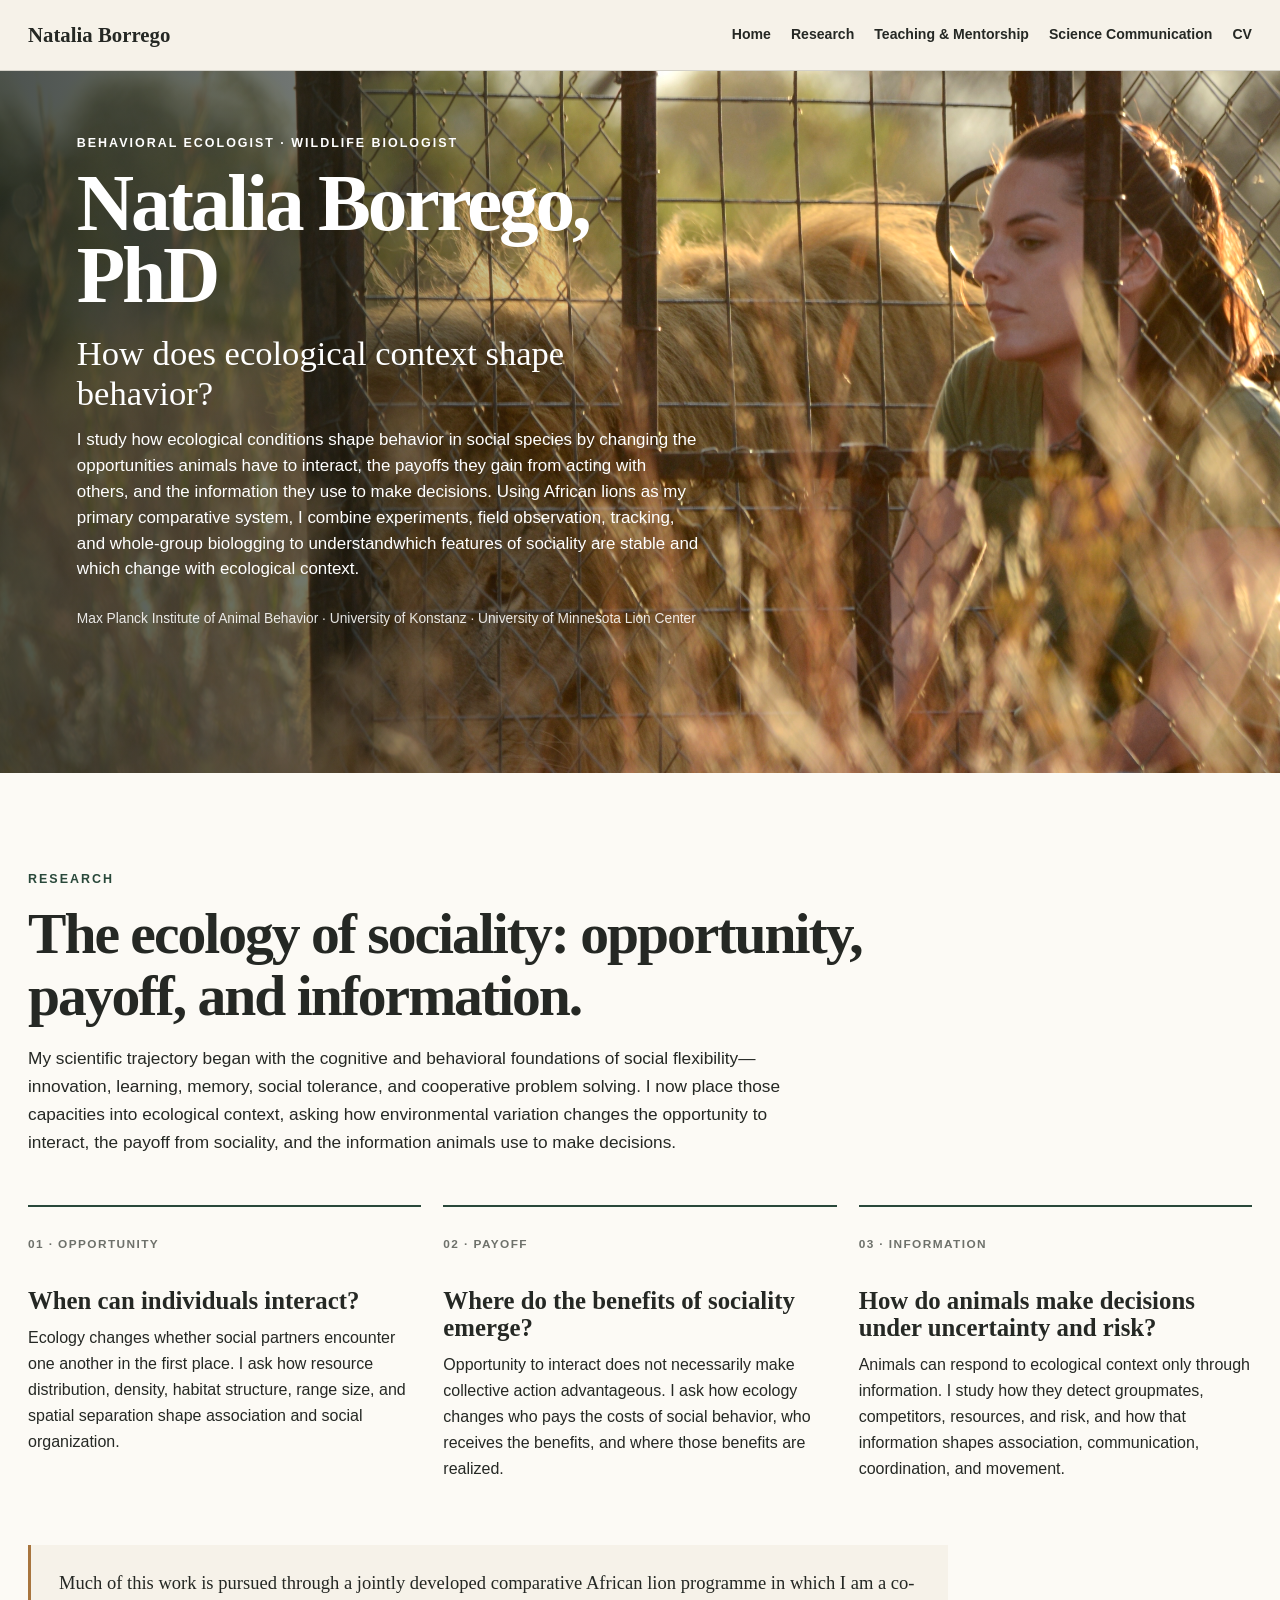
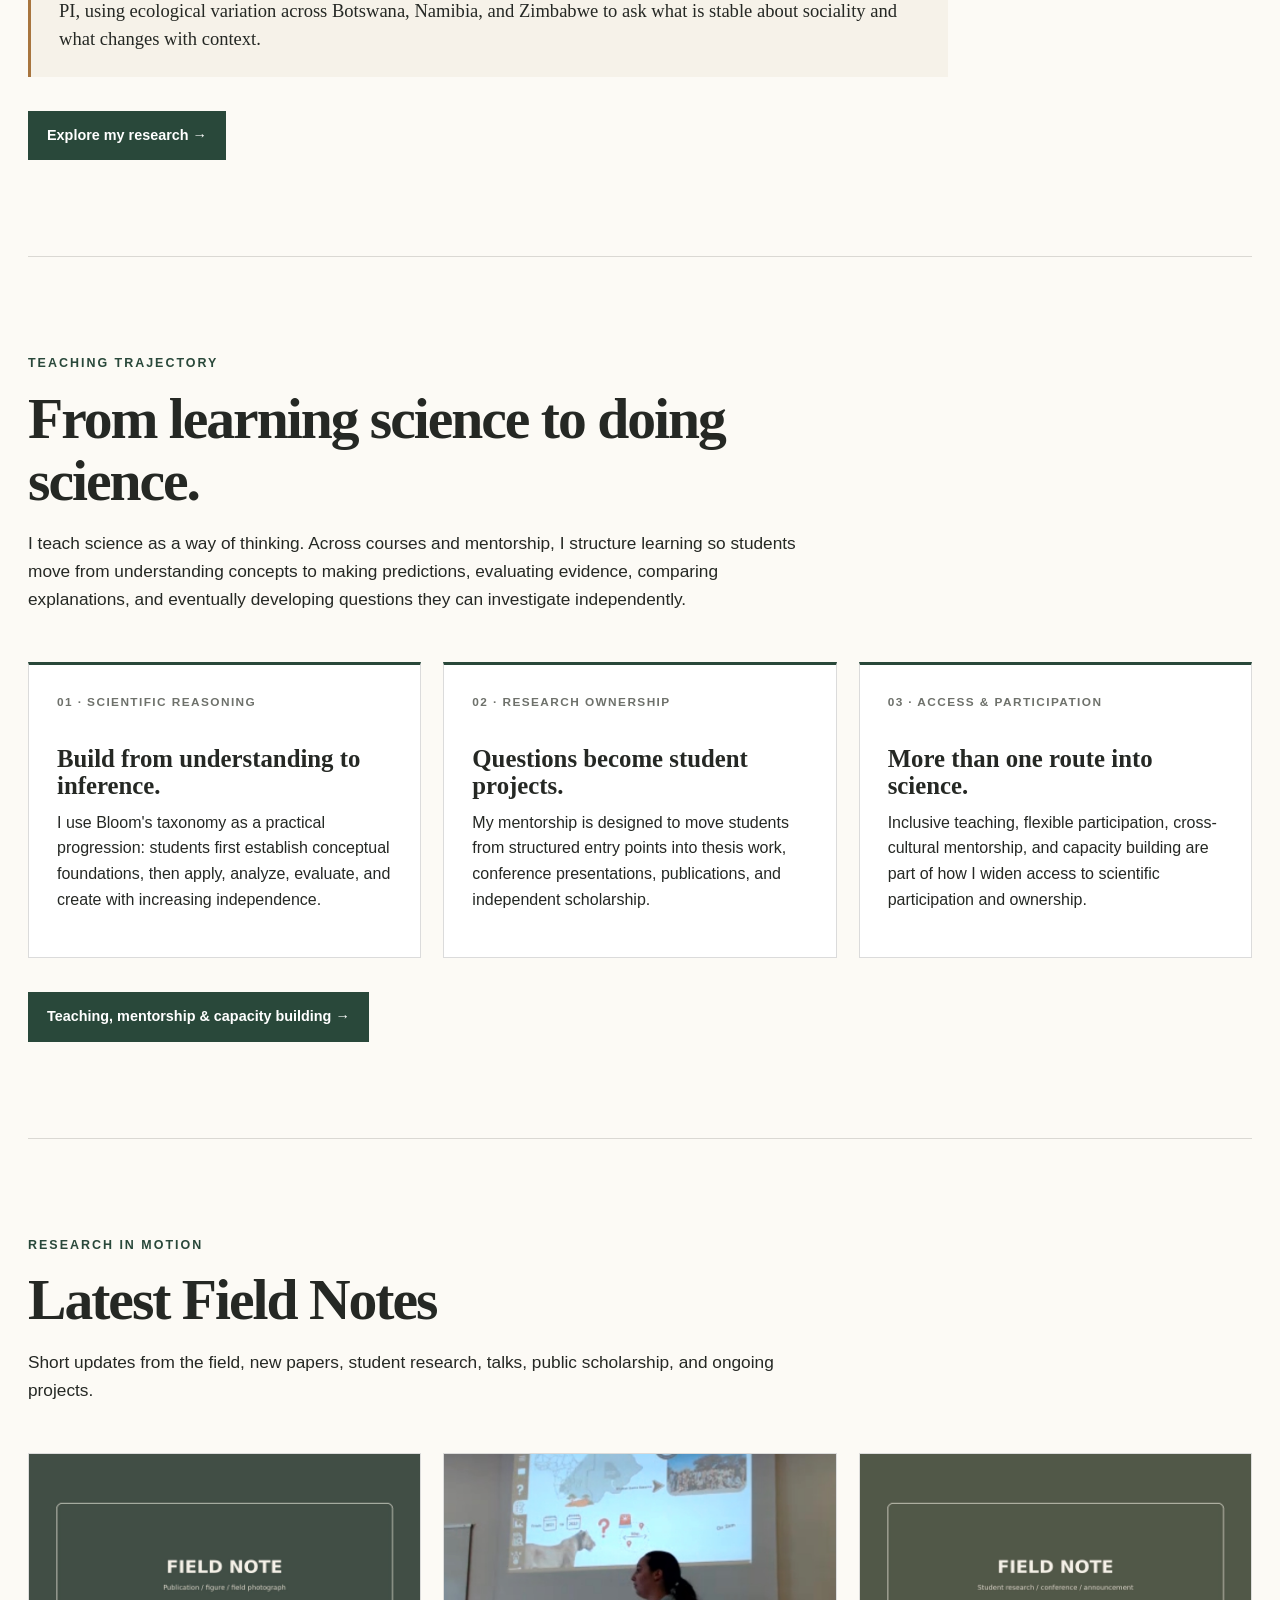
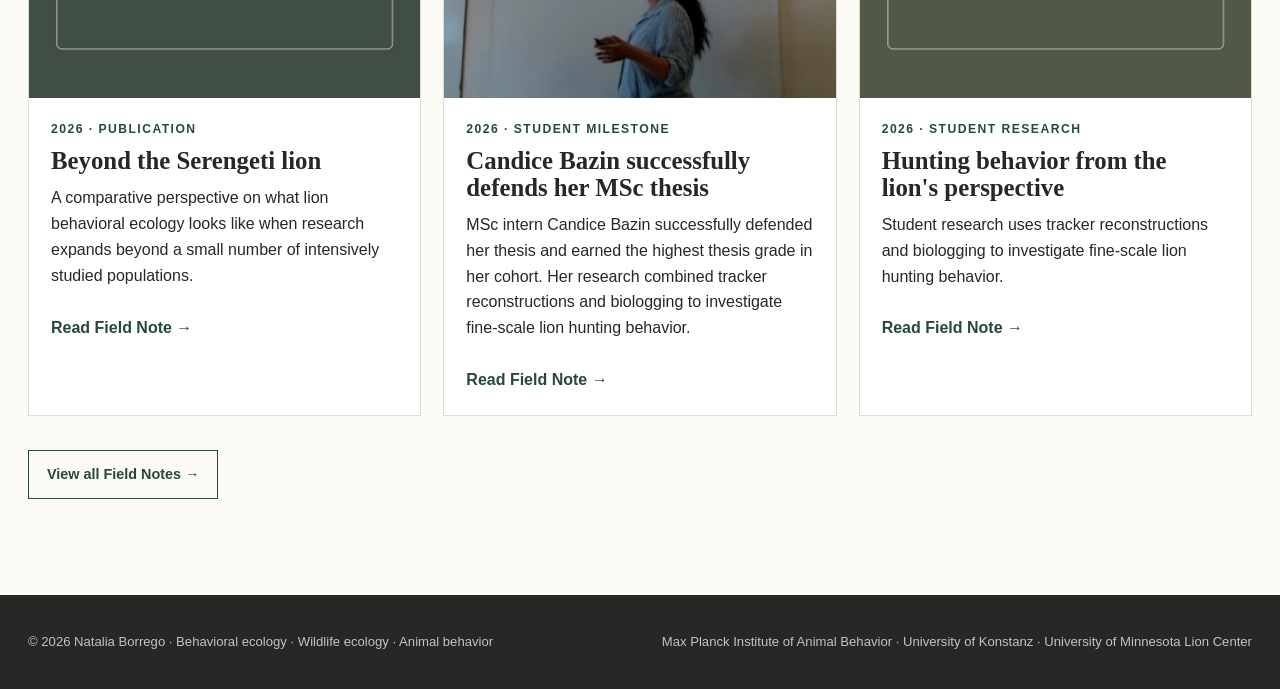
==== index.html @ fdc64b97 "Update index.html" ====
<!doctype html>
<html lang="en">
<head>
<meta charset="utf-8">
<meta name="viewport" content="width=device-width, initial-scale=1">
<title>Natalia Borrego | Behavioral & Wildlife Ecologist</title>
<meta name="description" content="Natalia Borrego is a behavioral and wildlife ecologist studying how ecological context shapes behavior through opportunity, payoff, and information, using African lions as a primary comparative system.">
<style>
:root{
  --forest:#29483A;
  --forest-deep:#20372D;
  --ivory:#F6F2E9;
  --paper:#FCFAF5;
  --charcoal:#252824;
  --sand:#D8CDB8;
  --ochre:#A8753E;
  --muted:#6E716B;
  --line:rgba(37,40,36,.16);
  --max:1240px;
}
*{box-sizing:border-box}
html{scroll-behavior:smooth}
body{
  margin:0;background:var(--paper);color:var(--charcoal);
  font-family:Arial,Helvetica,sans-serif;line-height:1.62;
}
a{color:inherit}
img{display:block;width:100%;object-fit:cover}
h1,h2,h3{font-family:Georgia,"Times New Roman",serif;line-height:1.08}
h1{margin:0;font-size:clamp(3.3rem,7vw,6.8rem);letter-spacing:-.04em}
h2{margin:0 0 18px;font-size:clamp(2.25rem,4.5vw,4.5rem);letter-spacing:-.035em}
h3{margin:0 0 10px;font-size:1.55rem}
p{margin-top:0}
.eyebrow{
  margin:0 0 14px;font-size:.78rem;letter-spacing:.16em;
  font-weight:800;text-transform:uppercase;
}
.eyebrow.dark{color:var(--forest)}
.eyebrow.light{color:var(--sand)}
.site-notice{
  background:var(--ochre);color:white;text-align:center;padding:11px 18px;
  font-size:.9rem;font-weight:700;
}
.site-header{
  position:sticky;top:0;z-index:50;display:flex;align-items:center;
  justify-content:space-between;gap:24px;
  padding:18px max(28px,calc((100vw - var(--max))/2));
  background:rgba(246,242,233,.96);backdrop-filter:blur(12px);
  border-bottom:1px solid var(--line);
}
.brand{
  font-family:Georgia,"Times New Roman",serif;font-size:1.3rem;
  font-weight:700;text-decoration:none;white-space:nowrap;
}
nav{display:flex;gap:20px;flex-wrap:wrap;justify-content:flex-end}
nav a{text-decoration:none;font-size:.88rem;font-weight:700}
nav a:hover,nav a[aria-current="page"]{color:var(--ochre)}
.section{
  width:min(var(--max),calc(100% - 56px));margin:0 auto;padding:96px 0;
}
.section-heading{max-width:850px;margin-bottom:48px}
.section-heading>p:last-child{max-width:790px;font-size:1.08rem}
.button{
  display:inline-block;padding:12px 18px;border:1px solid currentColor;
  text-decoration:none;font-size:.9rem;font-weight:800;
}
.button-dark{background:var(--forest);border-color:var(--forest);color:white}
.button-light{background:var(--ivory);border-color:var(--ivory);color:var(--forest-deep)}
.button-outline{color:var(--forest);border-color:var(--forest)}
.button-row{display:flex;gap:12px;flex-wrap:wrap;margin-top:28px}

/* Home hero */
.hero{
  position:relative;
  min-height:78vh;
  display:grid;
  align-items:start;
  overflow:hidden;
  background:var(--forest-deep);
}

.hero-image,.hero-overlay{
  position:absolute;
  inset:0;
  height:100%;
}

.hero-image{
  object-position:center;
  filter:brightness(1.04);
}

.hero-overlay{
  background:
    linear-gradient(
      90deg,
      rgba(20,28,23,.76) 0%,
      rgba(20,28,23,.60) 24%,
      rgba(20,28,23,.20) 40%,
      rgba(20,28,23,0) 52%
    );
}

.hero-copy{
  position:relative;
  z-index:2;
  width:min(680px,calc(100% - 80px));
  margin-left:clamp(42px,6vw,105px);
  padding:62px 0 48px;
  color:white;
}

.hero-copy h1{
  font-size:clamp(4.2rem,6.2vw,6.5rem);
  line-height:.91;
  max-width:650px;
}

.hero-question{
  margin:22px 0 14px;
  max-width:625px;
  font-family:Georgia,"Times New Roman",serif;
  font-size:clamp(1.75rem,2.7vw,2.55rem);
  line-height:1.16;
}

.hero-intro{
  max-width:625px;
  margin:0;
  font-size:1.06rem;
  line-height:1.52;
}

.affiliations{
  margin:26px 0 0;
  max-width:625px;
  font-size:.86rem;
  color:rgba(255,255,255,.88);
}
/* Internal page hero */
.page-hero{
  background:var(--forest-deep);color:white;
  padding:105px max(28px,calc((100vw - var(--max))/2)) 78px;
}
.page-hero-inner{max-width:900px}
.page-hero h1{margin-bottom:20px}
.page-hero p{max-width:790px;font-size:1.12rem;color:rgba(255,255,255,.84)}

/* Trajectory cards */
.trajectory-grid{display:grid;grid-template-columns:repeat(3,1fr);gap:22px}
.trajectory-card{padding:28px 0 4px;border-top:2px solid var(--forest)}
.trajectory-number{
  display:block;margin-bottom:34px;color:var(--muted);font-size:.74rem;
  font-weight:800;letter-spacing:.12em;text-transform:uppercase;
}
.trajectory-bridge{
  margin-top:44px;padding:24px 28px;background:var(--ivory);
  border-left:3px solid var(--ochre);max-width:920px;
  font-family:Georgia,"Times New Roman",serif;font-size:1.16rem;line-height:1.5;
}
.section-cta{margin-top:34px}

/* Teaching trajectory */
.teaching-trajectory{border-top:1px solid var(--line)}
.teaching-card{padding:28px;background:white;border:1px solid var(--line);border-top:3px solid var(--forest)}
.teaching-card p{color:var(--charcoal)}

/* Field notes preview */
.notes-section{border-top:1px solid var(--line)}
.notes-grid{display:grid;grid-template-columns:repeat(3,1fr);gap:22px}
.note-card{background:white;border:1px solid var(--line)}
.note-card img{aspect-ratio:16/10}
.note-card>div{padding:22px}
.note-meta{
  margin:0 0 8px;font-size:.76rem;font-weight:800;letter-spacing:.12em;
  text-transform:uppercase;color:var(--forest)
}
.note-card a{
  display:inline-block;margin-top:10px;color:var(--forest);font-weight:800;text-decoration:none
}

/* Current questions */
.projects-grid{display:grid;grid-template-columns:repeat(3,1fr);gap:22px}
.project-card{
  display:flex;flex-direction:column;min-height:100%;padding:28px;background:white;
  border:1px solid var(--line);border-top:3px solid var(--forest)
}
.project-status{
  margin:0 0 7px;color:var(--ochre);font-size:.75rem;font-weight:800;
  letter-spacing:.11em;text-transform:uppercase
}
.project-role{margin:0 0 16px;color:var(--muted);font-size:.78rem;font-style:italic}
.project-tags{display:flex;flex-wrap:wrap;gap:7px;margin-top:auto;padding-top:16px}
.project-tags span{
  padding:6px 8px;background:var(--ivory);border:1px solid var(--line);
  color:var(--muted);font-size:.72rem;font-weight:700
}
.project-link{
  display:inline-block;margin-top:22px;color:var(--forest);font-weight:800;text-decoration:none
}
.project-link:hover{text-decoration:underline}
.collaborative-project-card{background:var(--ivory)}

/* Study systems */
.systems-section{border-top:1px solid var(--line)}
.system-grid{display:grid;grid-template-columns:repeat(3,1fr);gap:22px}
.system-card{background:white;border:1px solid var(--line)}
.system-card img{aspect-ratio:4/3}
.system-card>div{padding:22px}
.system-meta{
  margin:0 0 8px;color:var(--ochre);font-size:.74rem;font-weight:800;
  letter-spacing:.11em;text-transform:uppercase
}

/* Research approach */
.approach-section{border-top:1px solid var(--line)}
.approach-field-grid{
  display:grid;grid-template-columns:.95fr 1.05fr;gap:62px;align-items:center
}
.approach-image img{min-height:620px;height:100%}
.approach-kicker{
  margin:0 0 10px;color:var(--forest);font-size:.76rem;font-weight:800;
  letter-spacing:.12em;text-transform:uppercase
}
.approach-copy h3,.exsitu-copy h3{font-size:clamp(2rem,3.4vw,3.2rem);margin-bottom:18px}
.method-list{display:flex;flex-wrap:wrap;gap:10px;margin:26px 0 0}
.method-list span{
  padding:9px 12px;border:1px solid var(--line);background:var(--ivory);font-size:.9rem
}
.exsitu-section{
  display:grid;grid-template-columns:.9fr 1.1fr;gap:62px;align-items:start;
  margin-top:86px;padding-top:70px;border-top:1px solid var(--line)
}
.exsitu-gallery{display:grid;grid-template-columns:repeat(2,1fr);gap:14px}
.exsitu-gallery figure{margin:0;background:white;border:1px solid var(--line)}
.exsitu-gallery figure:first-child{grid-column:1/-1}
.exsitu-gallery img{aspect-ratio:4/3}
.exsitu-gallery figure:first-child img{aspect-ratio:16/9}
.exsitu-gallery figcaption{padding:11px 13px 13px;color:var(--muted);font-size:.78rem}

/* Teaching page */
.two-col{display:grid;grid-template-columns:1fr 1fr;gap:34px}
.content-card{padding:28px;background:white;border:1px solid var(--line)}
.content-card h3{font-size:1.8rem}
.case-grid{display:grid;grid-template-columns:repeat(2,1fr);gap:18px}
.case-card{padding:24px;background:white;border:1px solid var(--line);border-top:3px solid var(--forest)}
.case-meta{
  margin:0 0 8px;color:var(--ochre);font-size:.74rem;font-weight:800;
  letter-spacing:.1em;text-transform:uppercase
}
.outcomes{margin-top:12px;color:var(--muted);font-size:.92rem}
.teaching-list{display:grid;gap:14px}
.teaching-list article{padding:18px 0;border-top:1px solid var(--line)}
.teaching-list article:first-child{border-top:0;padding-top:0}
.teaching-list strong{display:block}
.teaching-list span{display:block;color:var(--muted)}

/* Science communication */
.media-grid{display:grid;grid-template-columns:repeat(2,1fr);gap:22px}
.media-card{padding:28px;background:white;border:1px solid var(--line)}
.media-card h3{font-size:1.9rem}
.media-list{list-style:none;padding:0;margin:18px 0 0}
.media-list li{padding:13px 0;border-top:1px solid var(--line)}
.media-list li:first-child{border-top:0}
.media-year{color:var(--ochre);font-weight:800;margin-right:8px}
.feature-band{
  display:grid;grid-template-columns:.9fr 1.1fr;gap:48px;align-items:center;
  background:var(--ivory);padding:36px;border:1px solid var(--line)
}
.feature-band img{aspect-ratio:4/3}

/* CV */
.cv-shell{display:grid;grid-template-columns:320px 1fr;gap:32px;align-items:start}
.cv-side{
  position:sticky;top:105px;padding:26px;background:var(--ivory);border:1px solid var(--line)
}
.cv-viewer{
  width:100%;min-height:1100px;border:1px solid var(--line);background:white
}

/* Footer */
footer{
  padding:36px max(28px,calc((100vw - var(--max))/2));
  background:var(--charcoal);color:rgba(255,255,255,.72);font-size:.82rem;
  display:flex;justify-content:space-between;gap:20px
}
footer p{margin:0}

@media(max-width:900px){
  .site-header{align-items:flex-start;flex-direction:column}
  nav{justify-content:flex-start;gap:14px 18px}
  .trajectory-grid,.notes-grid,.projects-grid,.system-grid,.approach-field-grid,
  .exsitu-section,.two-col,.case-grid,.media-grid,.feature-band,.cv-shell{
    grid-template-columns:1fr
  }
  .approach-image img{min-height:0;aspect-ratio:4/3}
  .cv-side{position:static}
  .cv-viewer{min-height:850px}
  footer{flex-direction:column}
}
@media(max-width:580px){
  .section{width:calc(100% - 36px);padding:72px 0}
  .site-header{padding-left:18px;padding-right:18px}
  .hero-copy{width:calc(100% - 36px);margin-left:18px;margin-right:18px}
  .page-hero{padding-left:18px;padding-right:18px}
  h1{font-size:3.5rem}
  .hero{min-height:82vh}
  .exsitu-gallery{grid-template-columns:1fr}
  .exsitu-gallery figure:first-child{grid-column:auto}
}
</style>
</head>
<body>


<header class="site-header">
  <a class="brand" href="index.html" aria-current="page">Natalia Borrego</a>
  <nav aria-label="Primary navigation">
    <a href="index.html">Home</a>
    <a href="research.html">Research</a>
    <a href="teaching-mentorship.html">Teaching &amp; Mentorship</a>
    <a href="science-communication.html">Science Communication</a>
    <a href="cv.html">CV</a>
  </nav>
</header>


<main id="top">

<section class="hero">
  <img class="hero-image" src="assets/images/hero.jpg" alt="Natalia Borrego conducting lion research">
  <div class="hero-overlay"></div>
  <div class="hero-copy">
    <p class="eyebrow">Behavioral Ecologist · Wildlife Biologist</p>
    <h1>Natalia Borrego, PhD</h1>
    <p class="hero-question">How does ecological context shape behavior?</p>
    <p class="hero-intro">
      I study how ecological conditions shape behavior in social species by changing the opportunities
      animals have to interact, the payoffs they gain from acting with others, and the
      information they use to make decisions. Using African lions as my primary comparative
      system, I combine experiments, field observation, tracking, and whole-group biologging
      to understandwhich features of sociality are stable and which change with ecological context.
    </p>
    <p class="affiliations">
      Max Planck Institute of Animal Behavior · University of Konstanz · University of Minnesota Lion Center
    </p>
  </div>
</section>

<section class="section" id="research-trajectory">
  <div class="section-heading">
    <p class="eyebrow dark">Research</p>
    <h2>The ecology of sociality: opportunity, payoff, and information.</h2>
    <p>
      My scientific trajectory began with the cognitive and behavioral foundations of
      social flexibility—innovation, learning, memory, social tolerance, and cooperative
      problem solving. I now place those capacities into ecological context, asking how
      environmental variation changes the opportunity to interact, the payoff from
      sociality, and the information animals use to make decisions.
    </p>
  </div>

  <div class="trajectory-grid">
    <article class="trajectory-card">
      <span class="trajectory-number">01 · Opportunity</span>
      <h3>When can individuals interact?</h3>
      <p>
        Ecology changes whether social partners encounter one another in the first place.
        I ask how resource distribution, density, habitat structure, range size, and spatial
        separation shape association and social organization.
      </p>
    </article>

    <article class="trajectory-card">
      <span class="trajectory-number">02 · Payoff</span>
      <h3>Where do the benefits of sociality emerge?</h3>
      <p>
        Opportunity to interact does not necessarily make collective action advantageous.
        I ask how ecology changes who pays the costs of social behavior, who receives the
        benefits, and where those benefits are realized.
      </p>
    </article>

    <article class="trajectory-card">
      <span class="trajectory-number">03 · Information</span>
      <h3>How do animals make decisions under uncertainty and risk?</h3>
      <p>
        Animals can respond to ecological context only through information. I study how
        they detect groupmates, competitors, resources, and risk, and how that information
        shapes association, communication, coordination, and movement.
      </p>
    </article>
  </div>

  <div class="trajectory-bridge">
    Much of this work is pursued through a jointly developed comparative African lion
    programme in which I am a co-PI, using ecological variation across Botswana, Namibia,
    and Zimbabwe to ask what is stable about sociality and what changes with context.
  </div>

  <div class="section-cta">
    <a class="button button-dark" href="research.html">Explore my research →</a>
  </div>
</section>

<section class="section teaching-trajectory" id="teaching-trajectory">
  <div class="section-heading">
    <p class="eyebrow dark">Teaching trajectory</p>
    <h2>From learning science to doing science.</h2>
    <p>
      I teach science as a way of thinking. Across courses and mentorship, I structure
      learning so students move from understanding concepts to making predictions,
      evaluating evidence, comparing explanations, and eventually developing questions
      they can investigate independently.
    </p>
  </div>

  <div class="trajectory-grid">
    <article class="teaching-card">
      <span class="trajectory-number">01 · Scientific reasoning</span>
      <h3>Build from understanding to inference.</h3>
      <p>
        I use Bloom's taxonomy as a practical progression: students first establish
        conceptual foundations, then apply, analyze, evaluate, and create with increasing independence.
      </p>
    </article>

    <article class="teaching-card">
      <span class="trajectory-number">02 · Research ownership</span>
      <h3>Questions become student projects.</h3>
      <p>
        My mentorship is designed to move students from structured entry points into
        thesis work, conference presentations, publications, and independent scholarship.
      </p>
    </article>

    <article class="teaching-card">
      <span class="trajectory-number">03 · Access &amp; participation</span>
      <h3>More than one route into science.</h3>
      <p>
        Inclusive teaching, flexible participation, cross-cultural mentorship, and
        capacity building are part of how I widen access to scientific participation and ownership.
      </p>
    </article>
  </div>

  <div class="section-cta">
    <a class="button button-dark" href="teaching-mentorship.html">
      Teaching, mentorship &amp; capacity building →
    </a>
  </div>
</section>

<section class="section notes-section" id="notes">
  <div class="section-heading">
    <p class="eyebrow dark">Research in motion</p>
    <h2>Latest Field Notes</h2>
    <p>
      Short updates from the field, new papers, student research, talks,
      public scholarship, and ongoing projects.
    </p>
  </div>

  <div class="notes-grid">
    <article class="note-card">
      <img src="assets/images/news-1.jpg" alt="Field Note image">
      <div>
        <p class="note-meta">2026 · Publication</p>
        <h3>Beyond the Serengeti lion</h3>
        <p>
          A comparative perspective on what lion behavioral ecology looks like when research
          expands beyond a small number of intensively studied populations.
        </p>
        <a href="field-notes.html#beyond-serengeti">Read Field Note →</a>
      </div>
    </article>

    <article class="note-card">
      <img src="assets/images/Candice.jpg"
           alt="Candice Bazin presenting her MSc research">
      <div>
        <p class="note-meta">2026 · Student milestone</p>
        <h3>Candice Bazin successfully defends her MSc thesis</h3>
        <p>
          MSc intern Candice Bazin successfully defended her thesis and earned
          the highest thesis grade in her cohort. Her research combined tracker
          reconstructions and biologging to investigate fine-scale lion hunting behavior.
        </p>
        <a href="field-notes.html#candice">Read Field Note →</a>
      </div>
    </article>

    <article class="note-card">
      <img src="assets/images/news-3.jpg" alt="Field Note image">
      <div>
        <p class="note-meta">2026 · Student research</p>
        <h3>Hunting behavior from the lion's perspective</h3>
        <p>
          Student research uses tracker reconstructions and biologging to investigate
          fine-scale lion hunting behavior.
        </p>
        <a href="field-notes.html#candice">Read Field Note →</a>
      </div>
    </article>
  </div>

  <div class="section-cta">
    <a class="button button-outline" href="field-notes.html">View all Field Notes →</a>
  </div>
</section>

</main>


<footer>
  <p>© 2026 Natalia Borrego · Behavioral ecology · Wildlife ecology · Animal behavior</p>
  <p>Max Planck Institute of Animal Behavior · University of Konstanz · University of Minnesota Lion Center</p>
</footer>

</body>
</html>
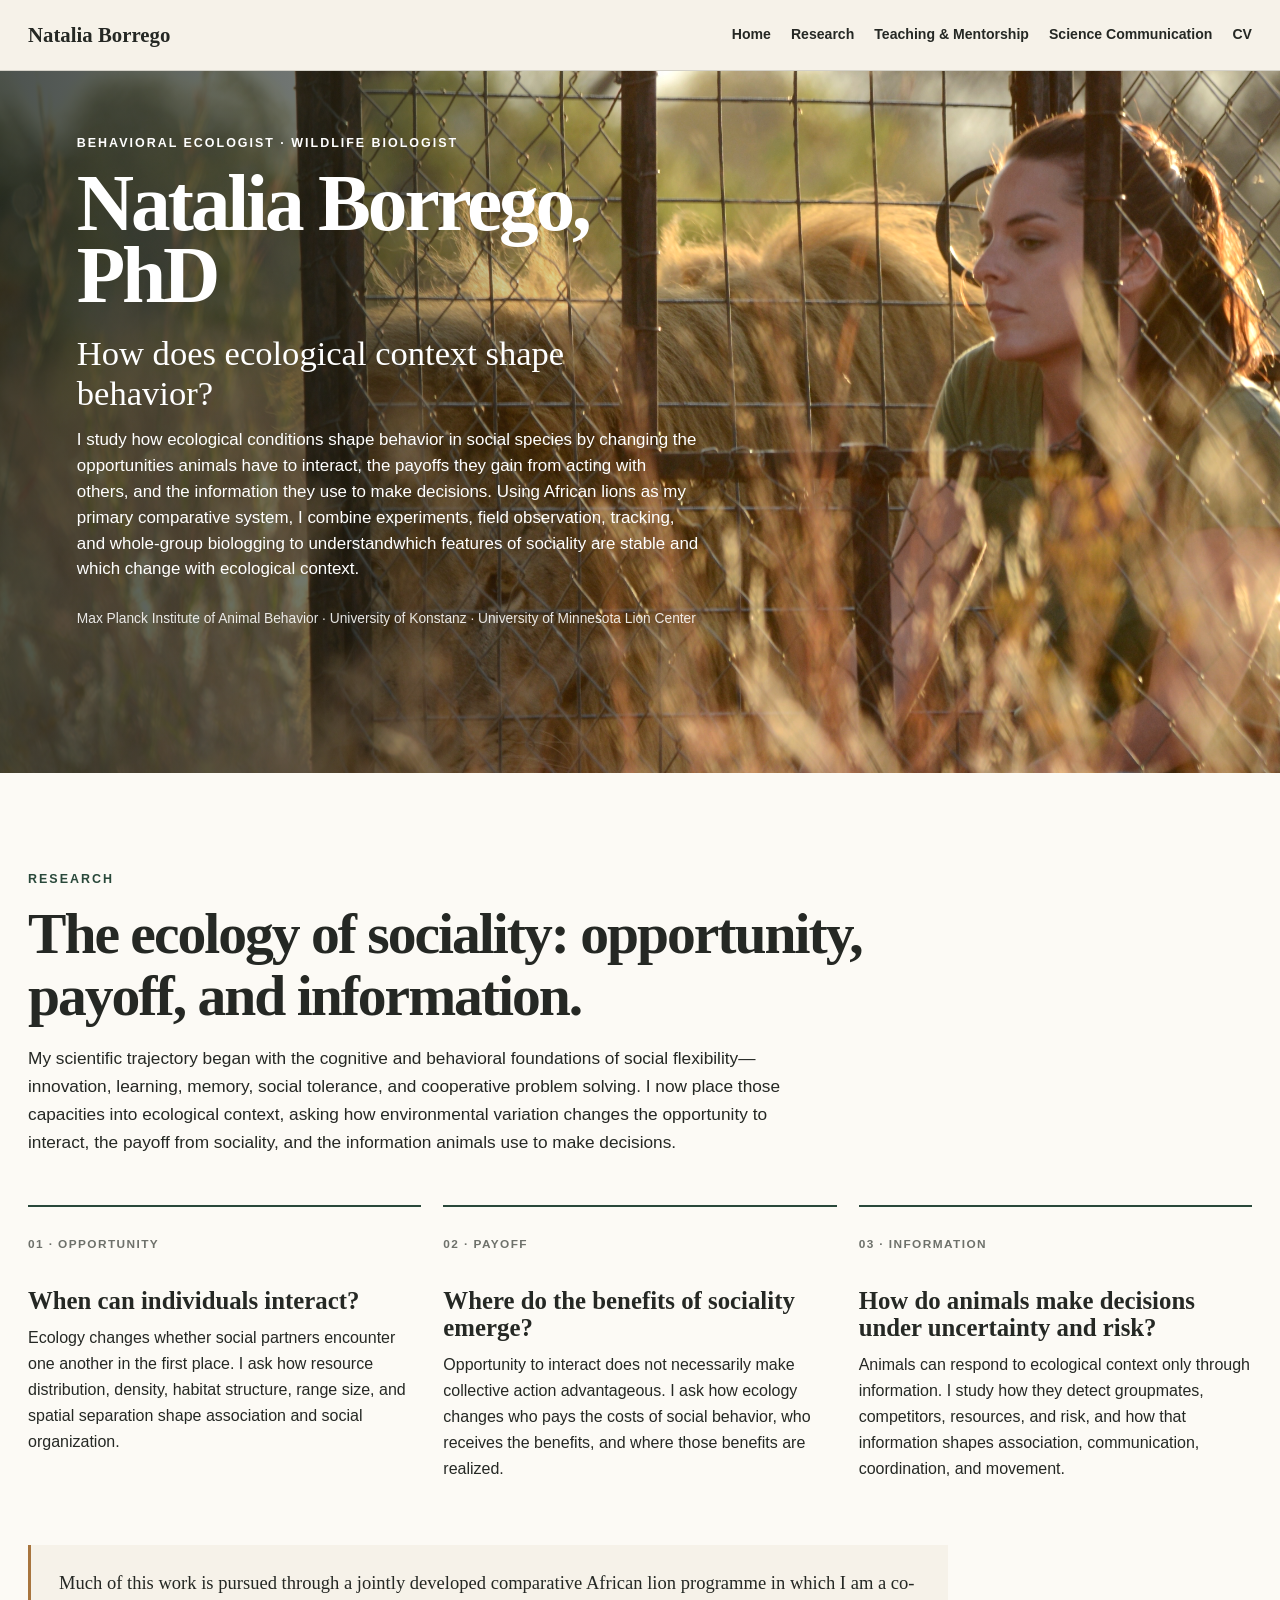
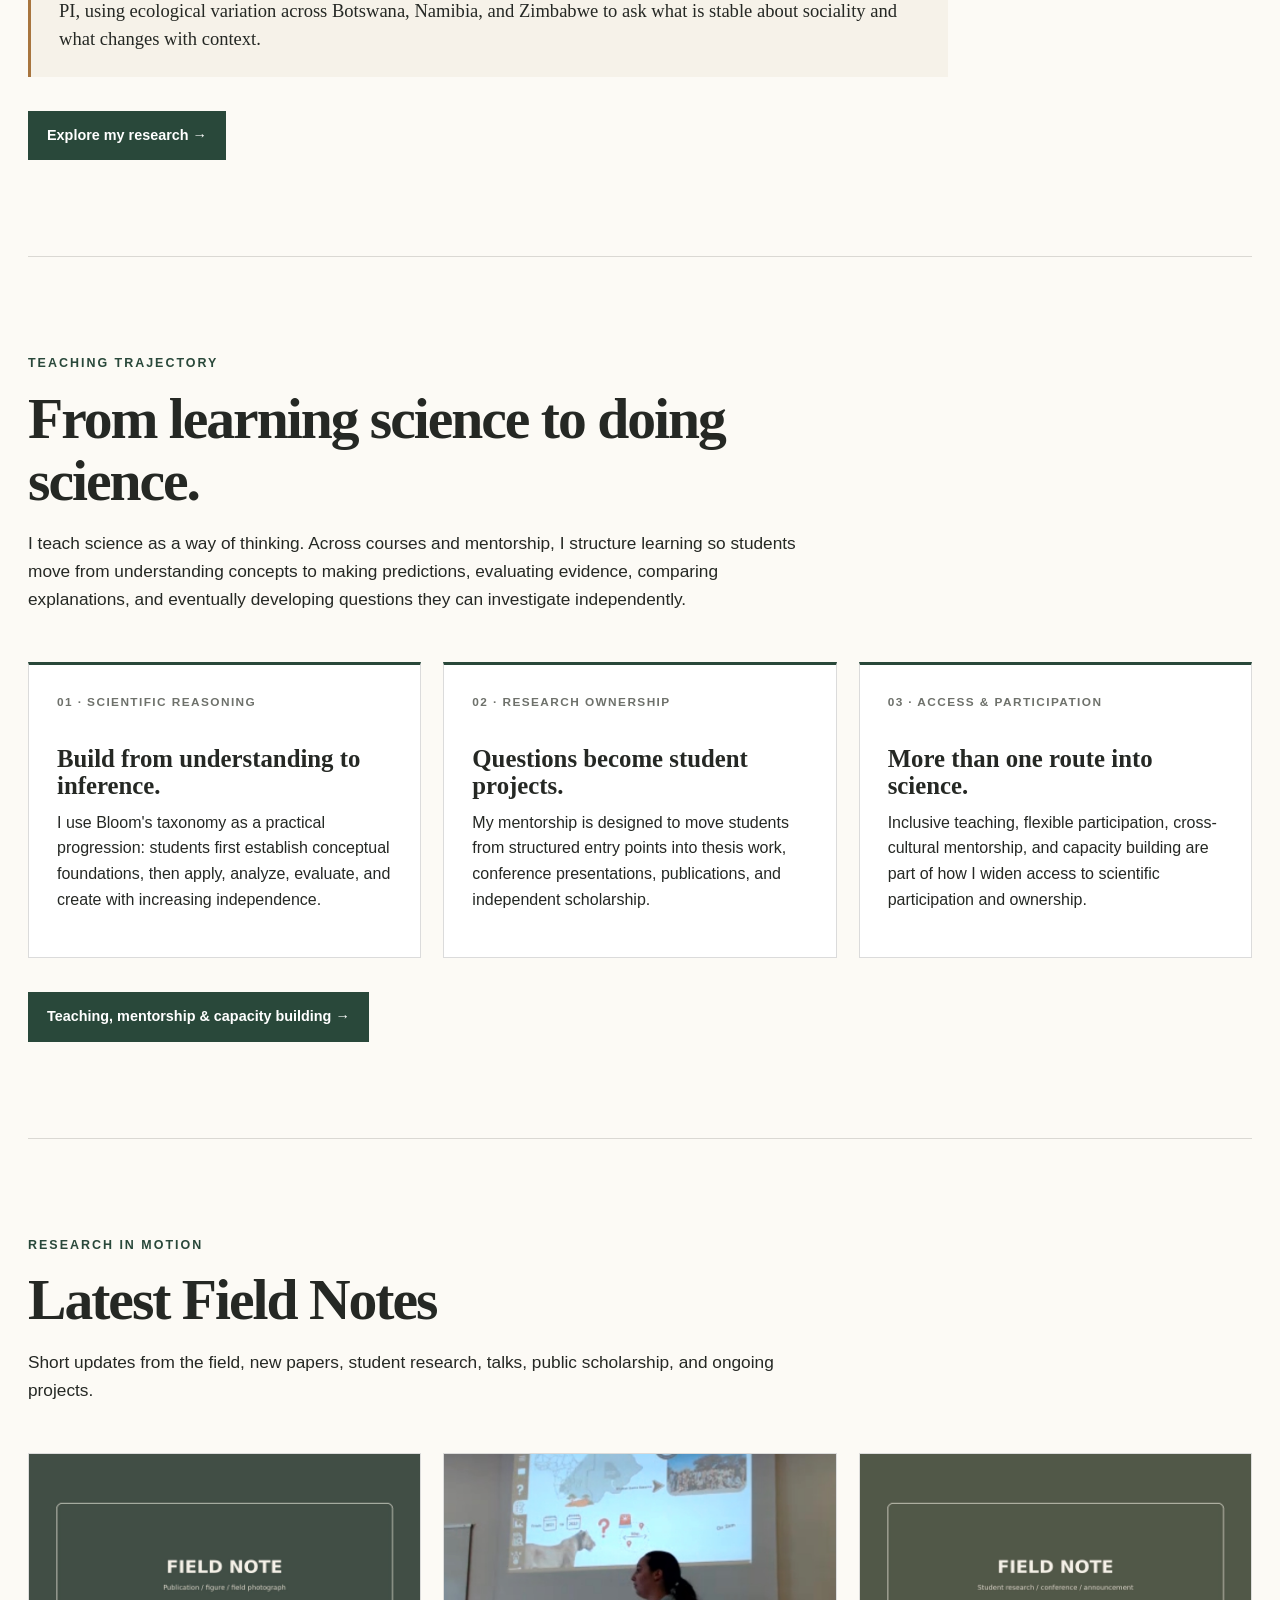
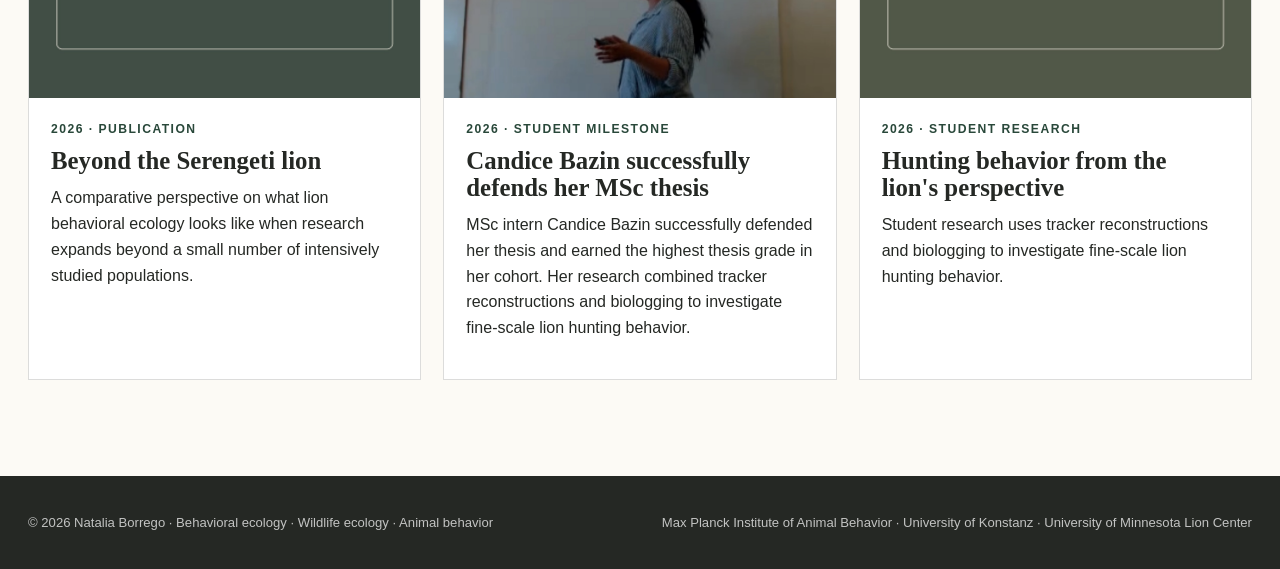
==== commit 59f5e3b1: "Update index.html" ====
--- a/index.html
+++ b/index.html
@@ -471,7 +471,6 @@
           A comparative perspective on what lion behavioral ecology looks like when research
           expands beyond a small number of intensively studied populations.
         </p>
-        <a href="field-notes.html#beyond-serengeti">Read Field Note →</a>
       </div>
     </article>
 
@@ -486,7 +485,6 @@
           the highest thesis grade in her cohort. Her research combined tracker
           reconstructions and biologging to investigate fine-scale lion hunting behavior.
         </p>
-        <a href="field-notes.html#candice">Read Field Note →</a>
       </div>
     </article>
 
@@ -499,14 +497,11 @@
           Student research uses tracker reconstructions and biologging to investigate
           fine-scale lion hunting behavior.
         </p>
-        <a href="field-notes.html#candice">Read Field Note →</a>
+       
       </div>
     </article>
   </div>
 
-  <div class="section-cta">
-    <a class="button button-outline" href="field-notes.html">View all Field Notes →</a>
-  </div>
 </section>
 
 </main>
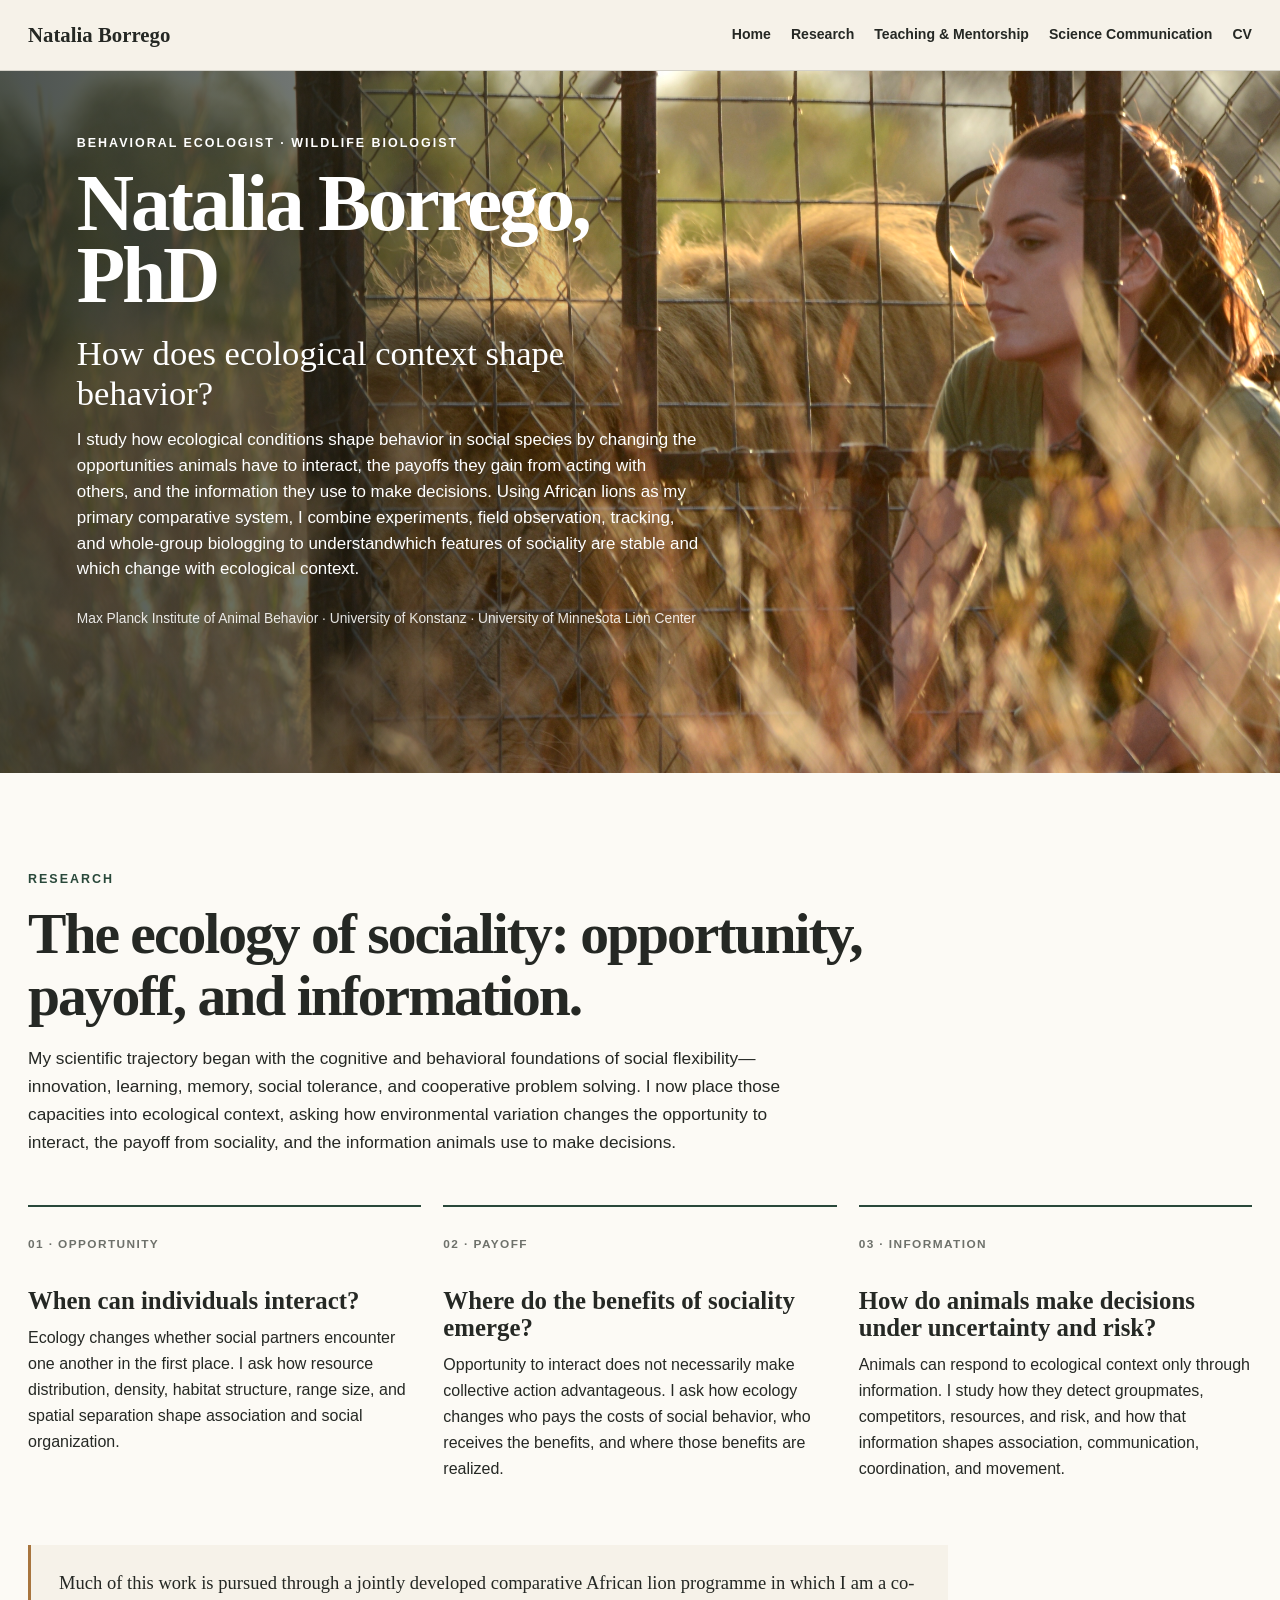
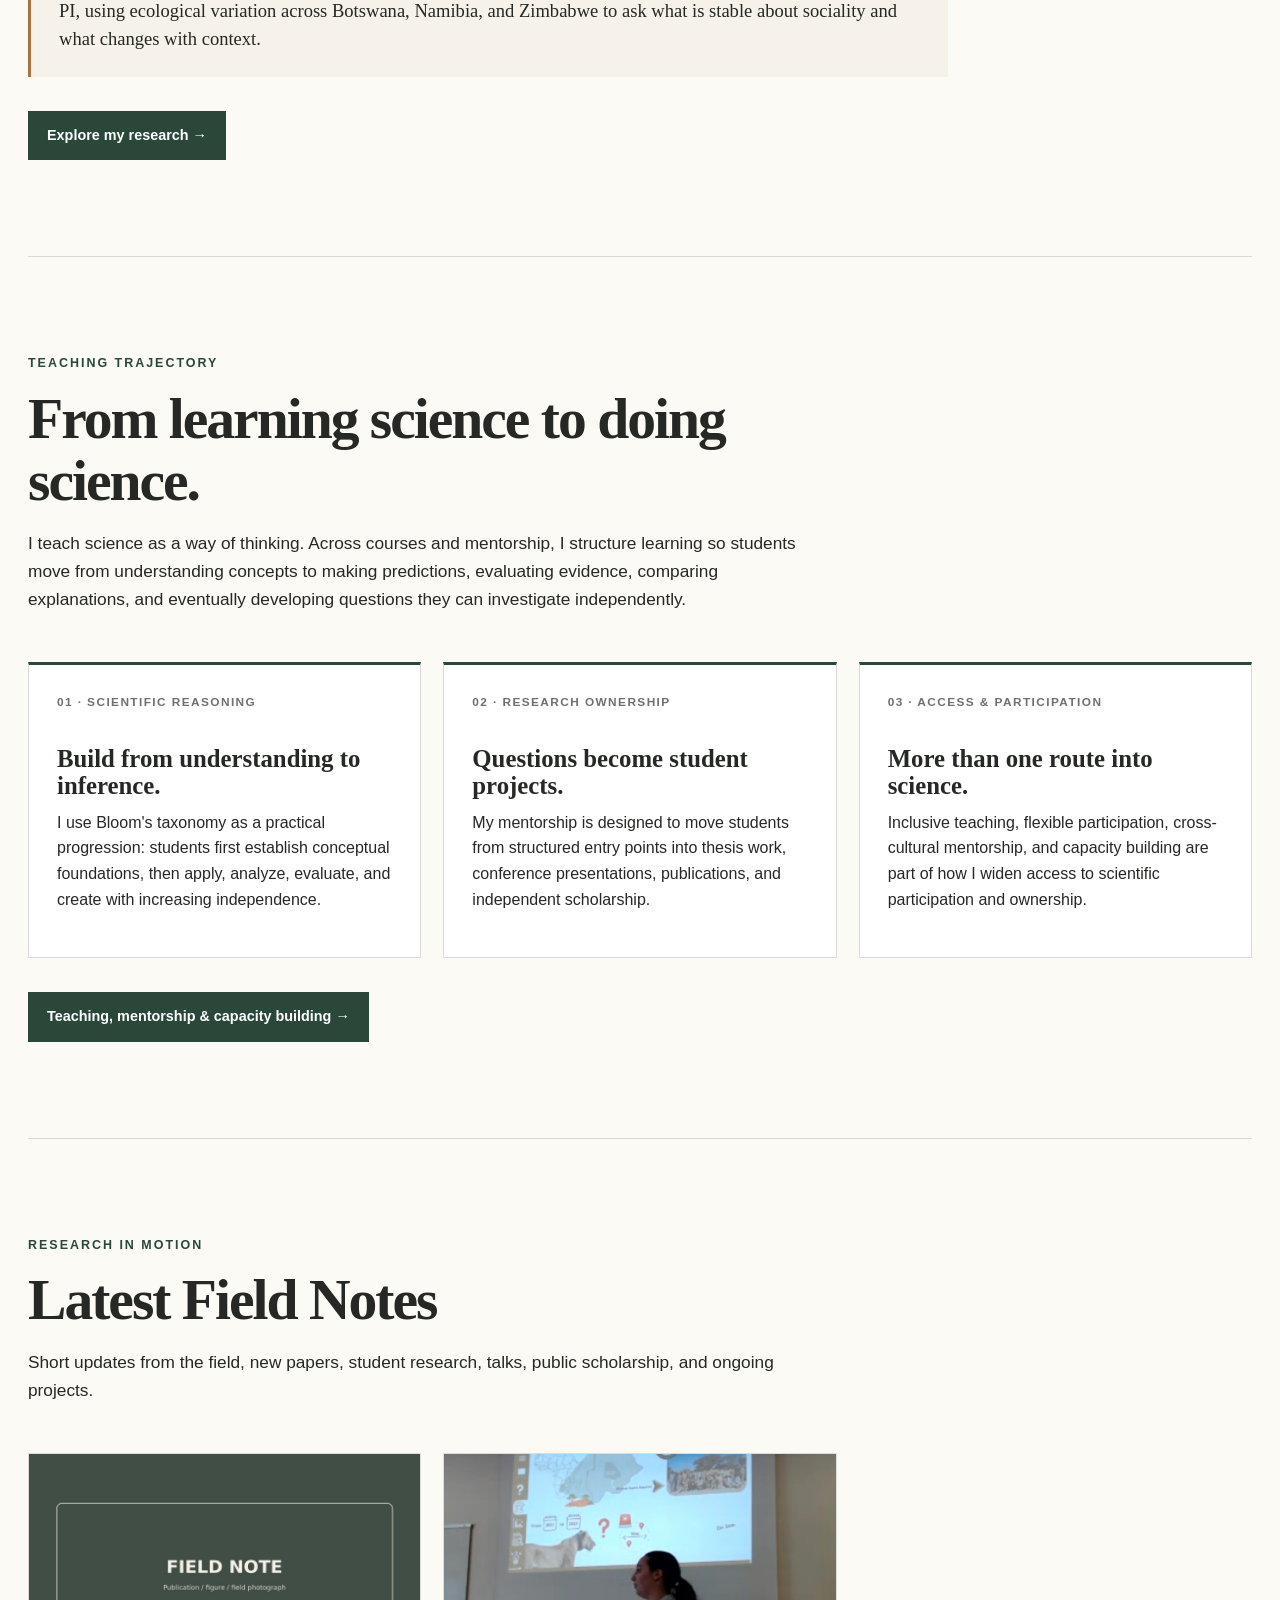
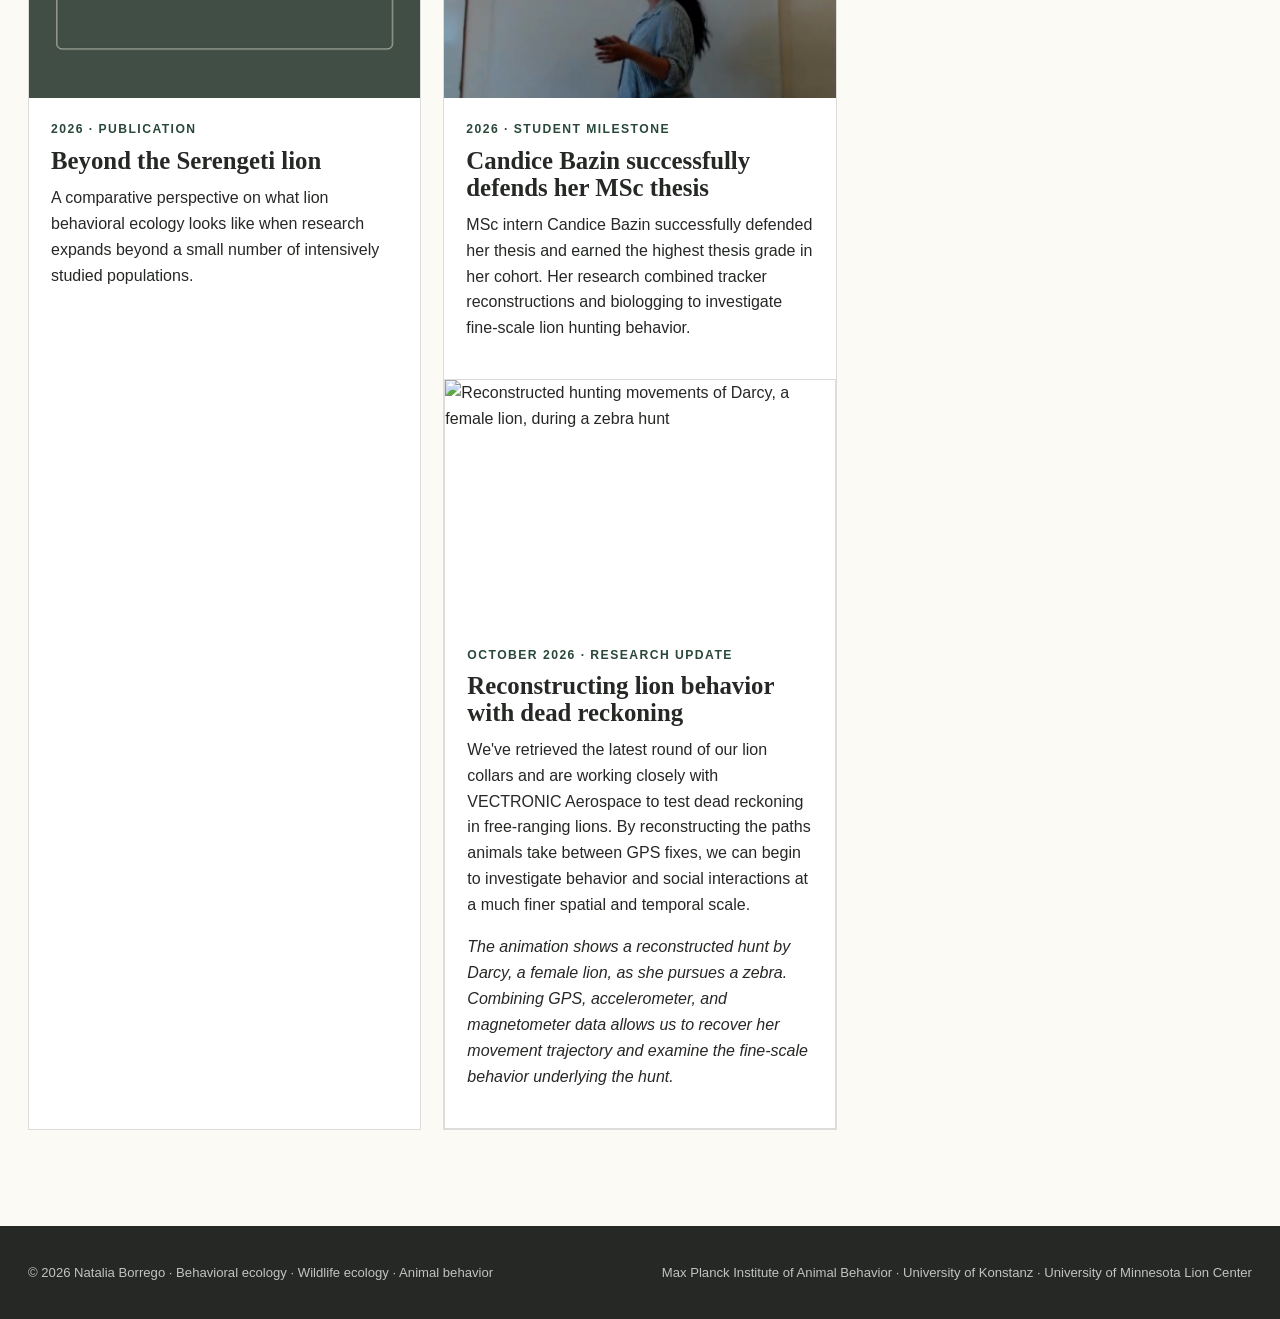
==== commit 6e3e769c: "Update index.html" ====
--- a/index.html
+++ b/index.html
@@ -486,20 +486,44 @@
           reconstructions and biologging to investigate fine-scale lion hunting behavior.
         </p>
       </div>
-    </article>
-
-    <article class="note-card">
-      <img src="assets/images/news-3.jpg" alt="Field Note image">
-      <div>
-        <p class="note-meta">2026 · Student research</p>
-        <h3>Hunting behavior from the lion's perspective</h3>
-        <p>
-          Student research uses tracker reconstructions and biologging to investigate
-          fine-scale lion hunting behavior.
-        </p>
-       
-      </div>
-    </article>
+  
+<article class="note-card">
+
+  <img
+    src="assets/images/Darcy_satellite_animation.gif"
+    alt="Reconstructed hunting movements of Darcy, a female lion, during a zebra hunt"
+    loading="lazy"
+    style="width:100%; height:auto; object-fit:contain;"
+  >
+
+  <div>
+    <p class="note-meta">October 2026 · Research update</p>
+
+    <h3>Reconstructing lion behavior with dead reckoning</h3>
+
+    <p>
+      We've retrieved the latest round of our lion
+      collars and are working closely with VECTRONIC
+      Aerospace to test dead reckoning in free-ranging
+      lions. By reconstructing the paths animals take
+      between GPS fixes, we can begin to investigate
+      behavior and social interactions at a much finer
+      spatial and temporal scale.
+    </p>
+
+    <p>
+      <em>
+        The animation shows a reconstructed hunt by Darcy,
+        a female lion, as she pursues a zebra. Combining
+        GPS, accelerometer, and magnetometer data allows
+        us to recover her movement trajectory and examine
+        the fine-scale behavior underlying the hunt.
+      </em>
+    </p>
+  </div>
+
+</article>
+
   </div>
 
 </section>
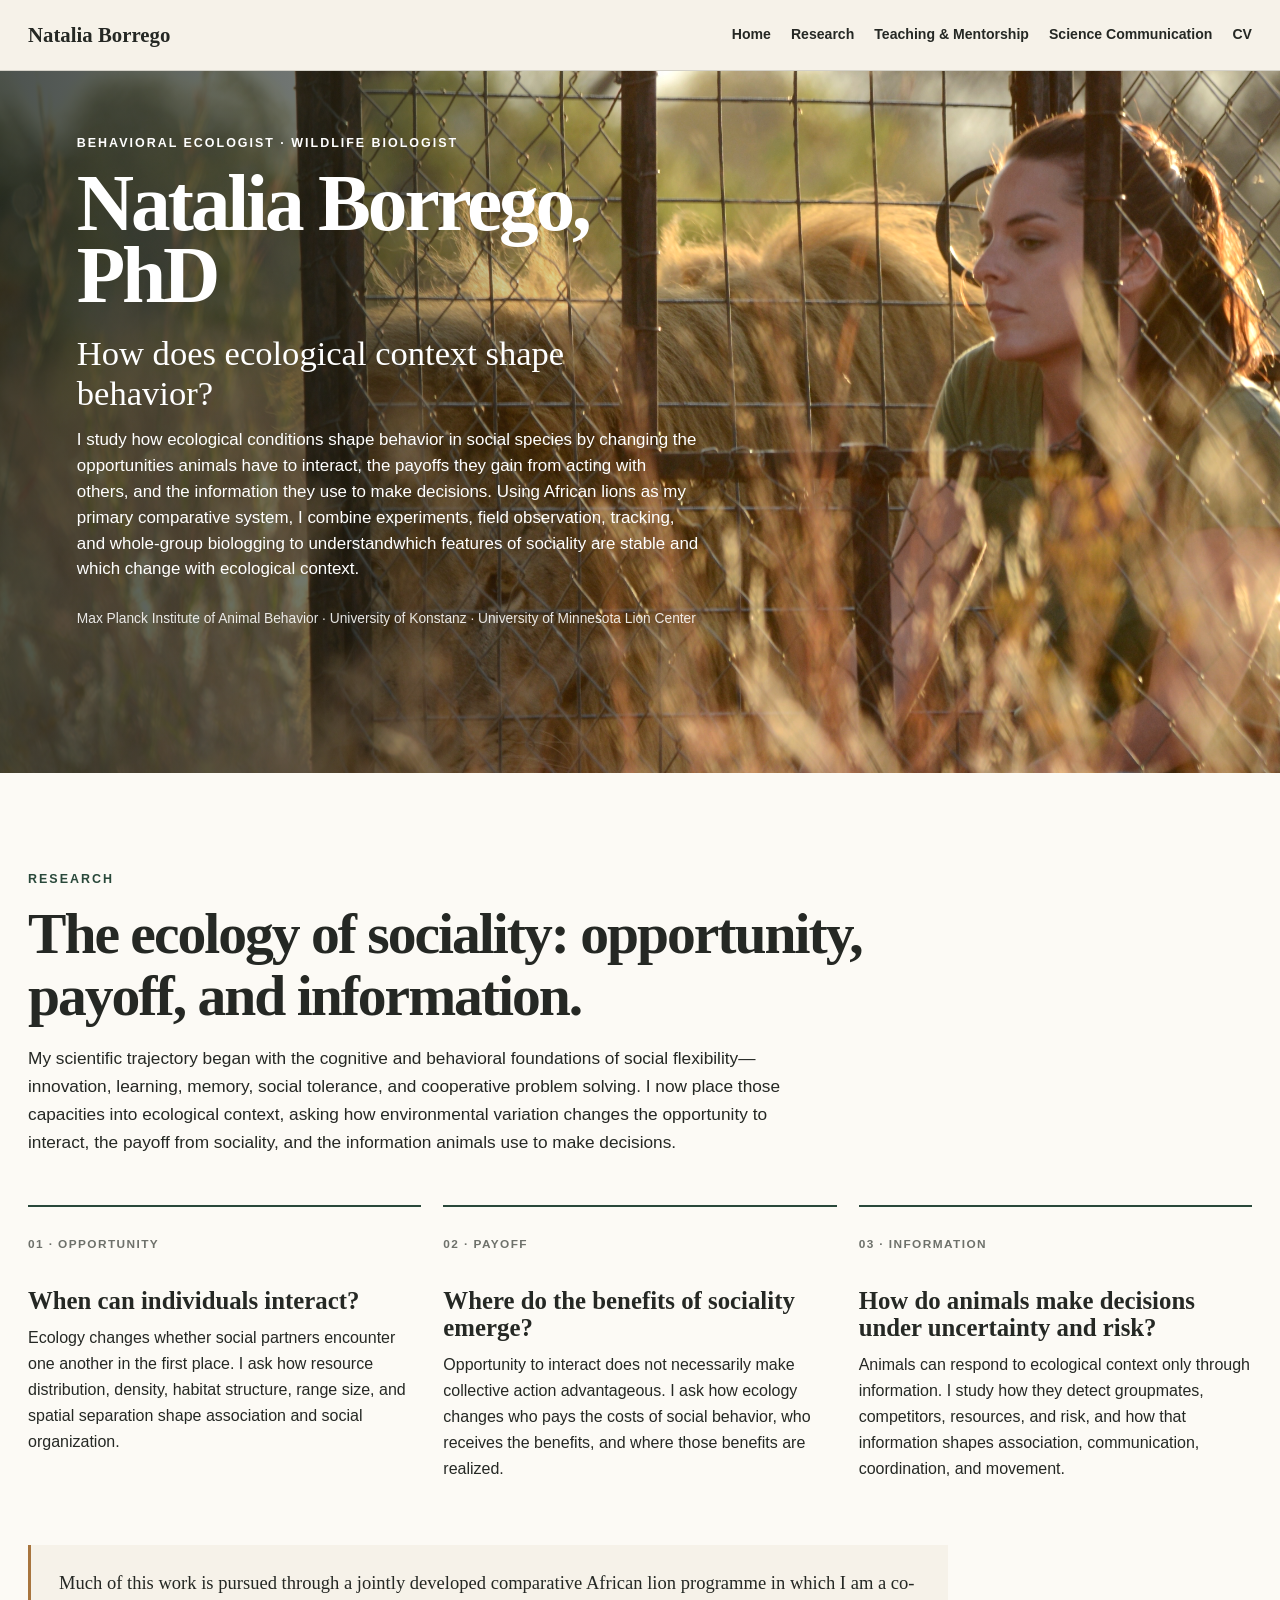
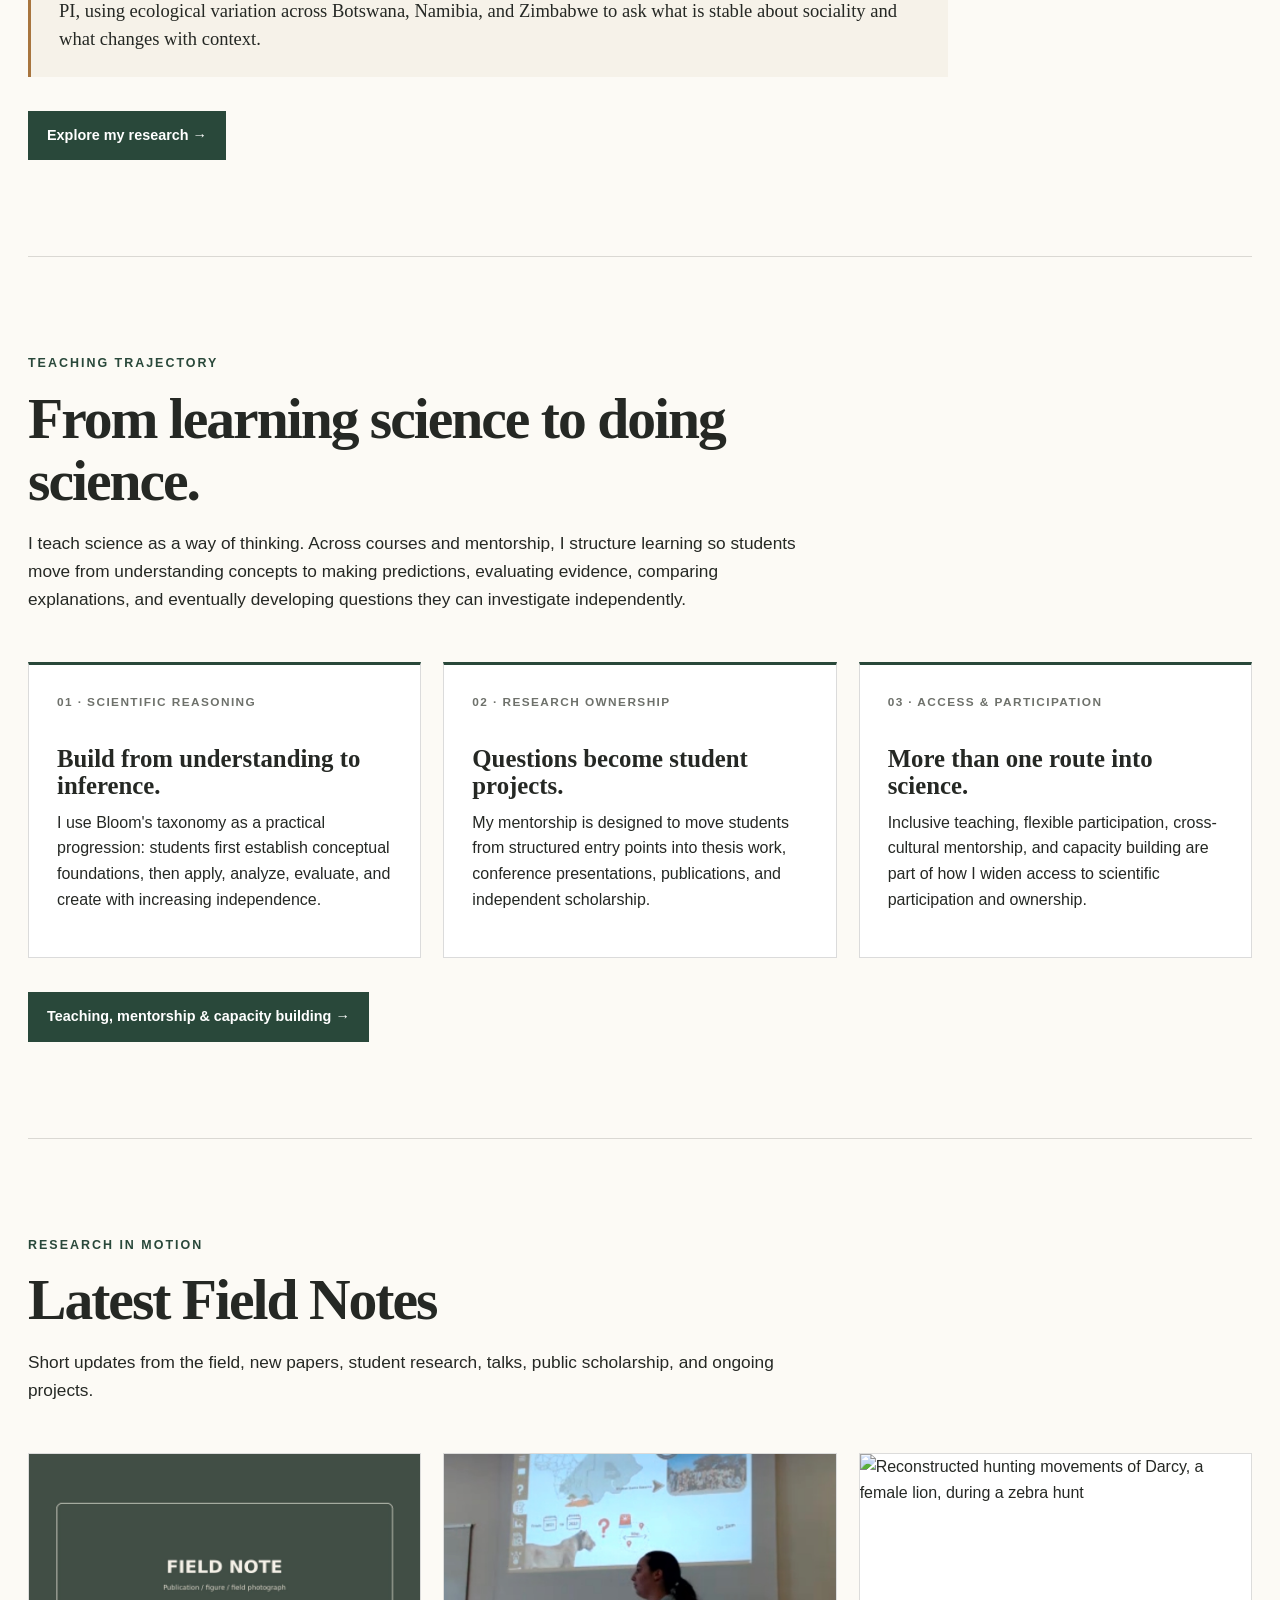
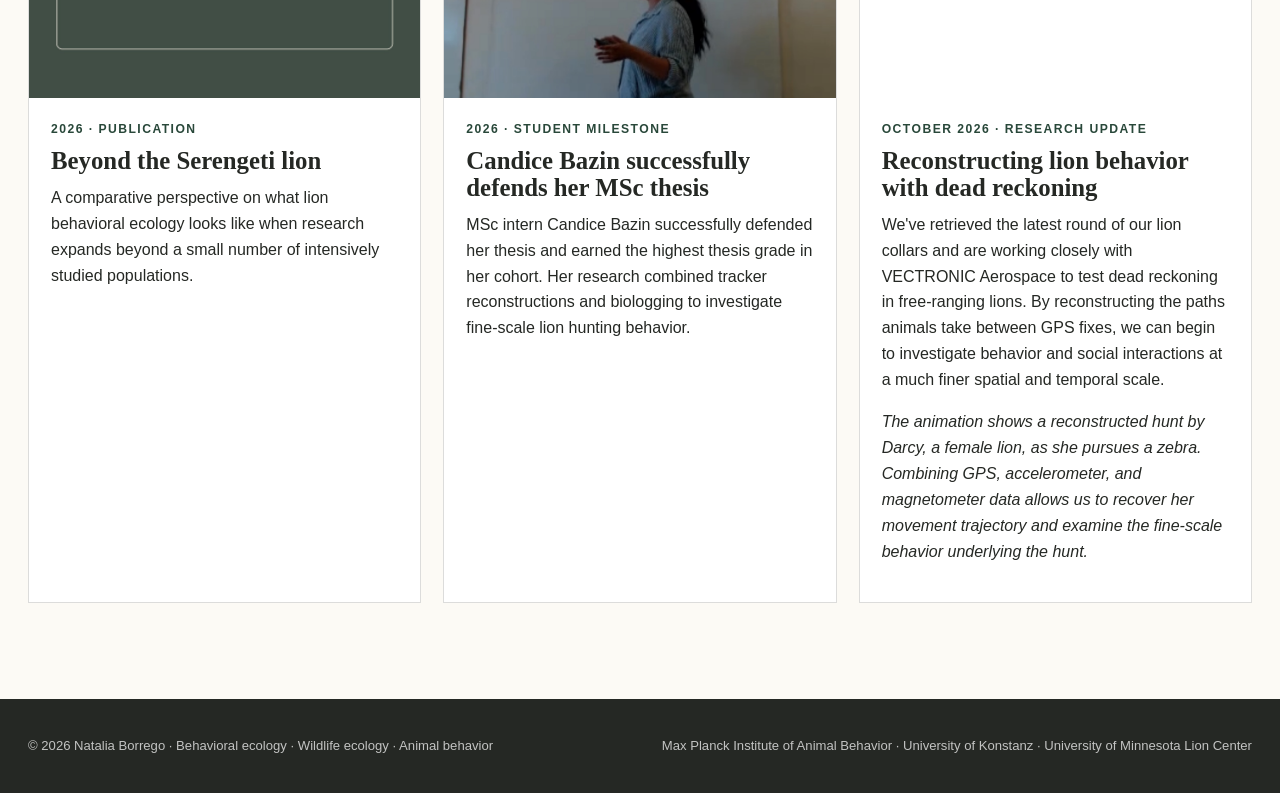
==== commit f04eef29: "Update index.html" ====
--- a/index.html
+++ b/index.html
@@ -486,6 +486,7 @@
           reconstructions and biologging to investigate fine-scale lion hunting behavior.
         </p>
       </div>
+          </article>
   
 <article class="note-card">
 
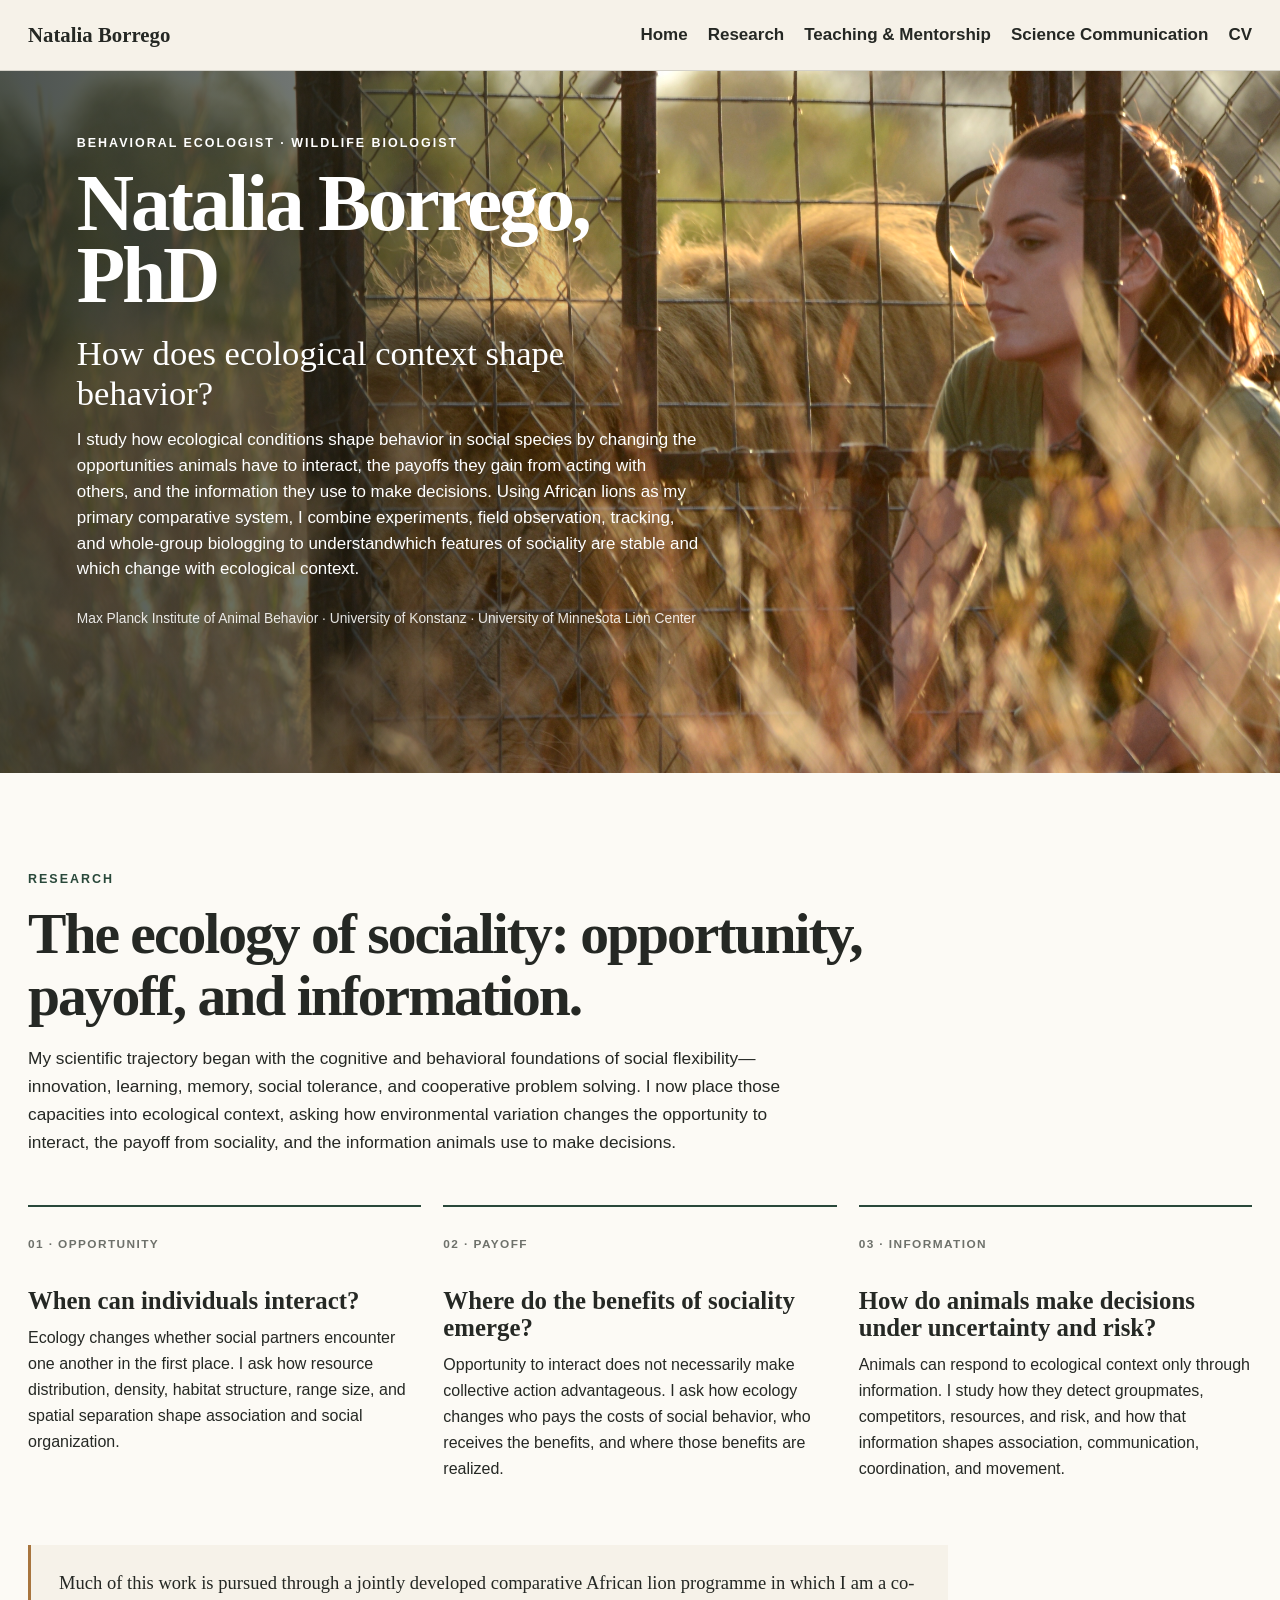
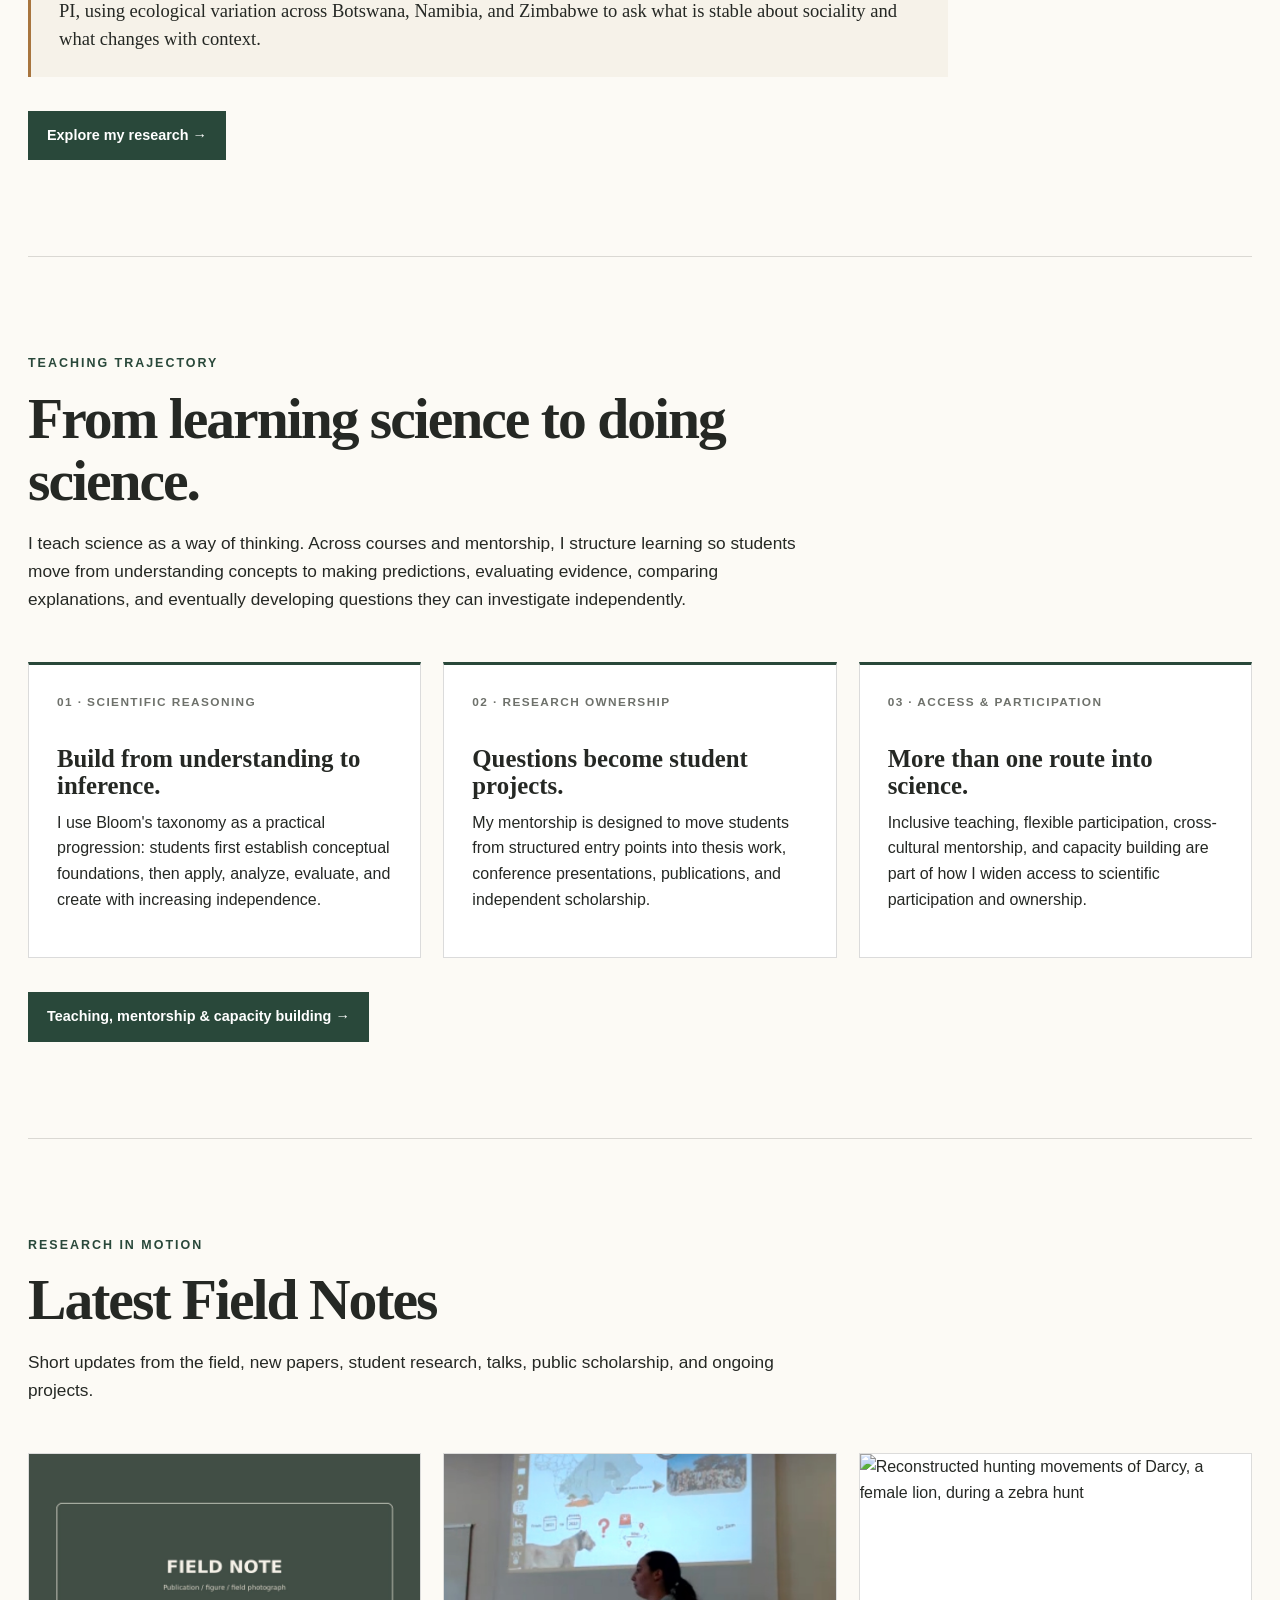
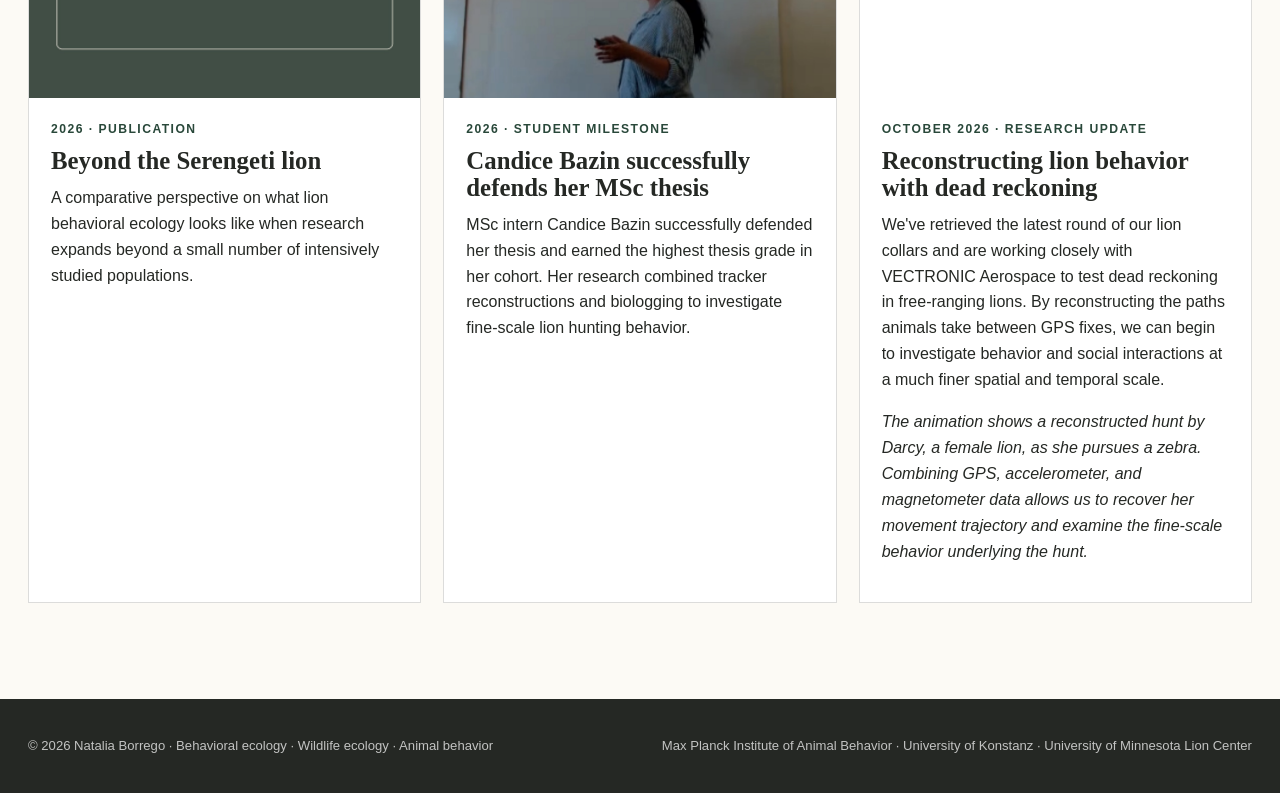
==== commit 9f7bfa02: "Update index.html" ====
--- a/index.html
+++ b/index.html
@@ -53,7 +53,11 @@
   font-weight:700;text-decoration:none;white-space:nowrap;
 }
 nav{display:flex;gap:20px;flex-wrap:wrap;justify-content:flex-end}
-nav a{text-decoration:none;font-size:.88rem;font-weight:700}
+nav a{
+  text-decoration:none;
+  font-size:1.0625rem;
+  font-weight:700;
+}
 nav a:hover,nav a[aria-current="page"]{color:var(--ochre)}
 .section{
   width:min(var(--max),calc(100% - 56px));margin:0 auto;padding:96px 0;
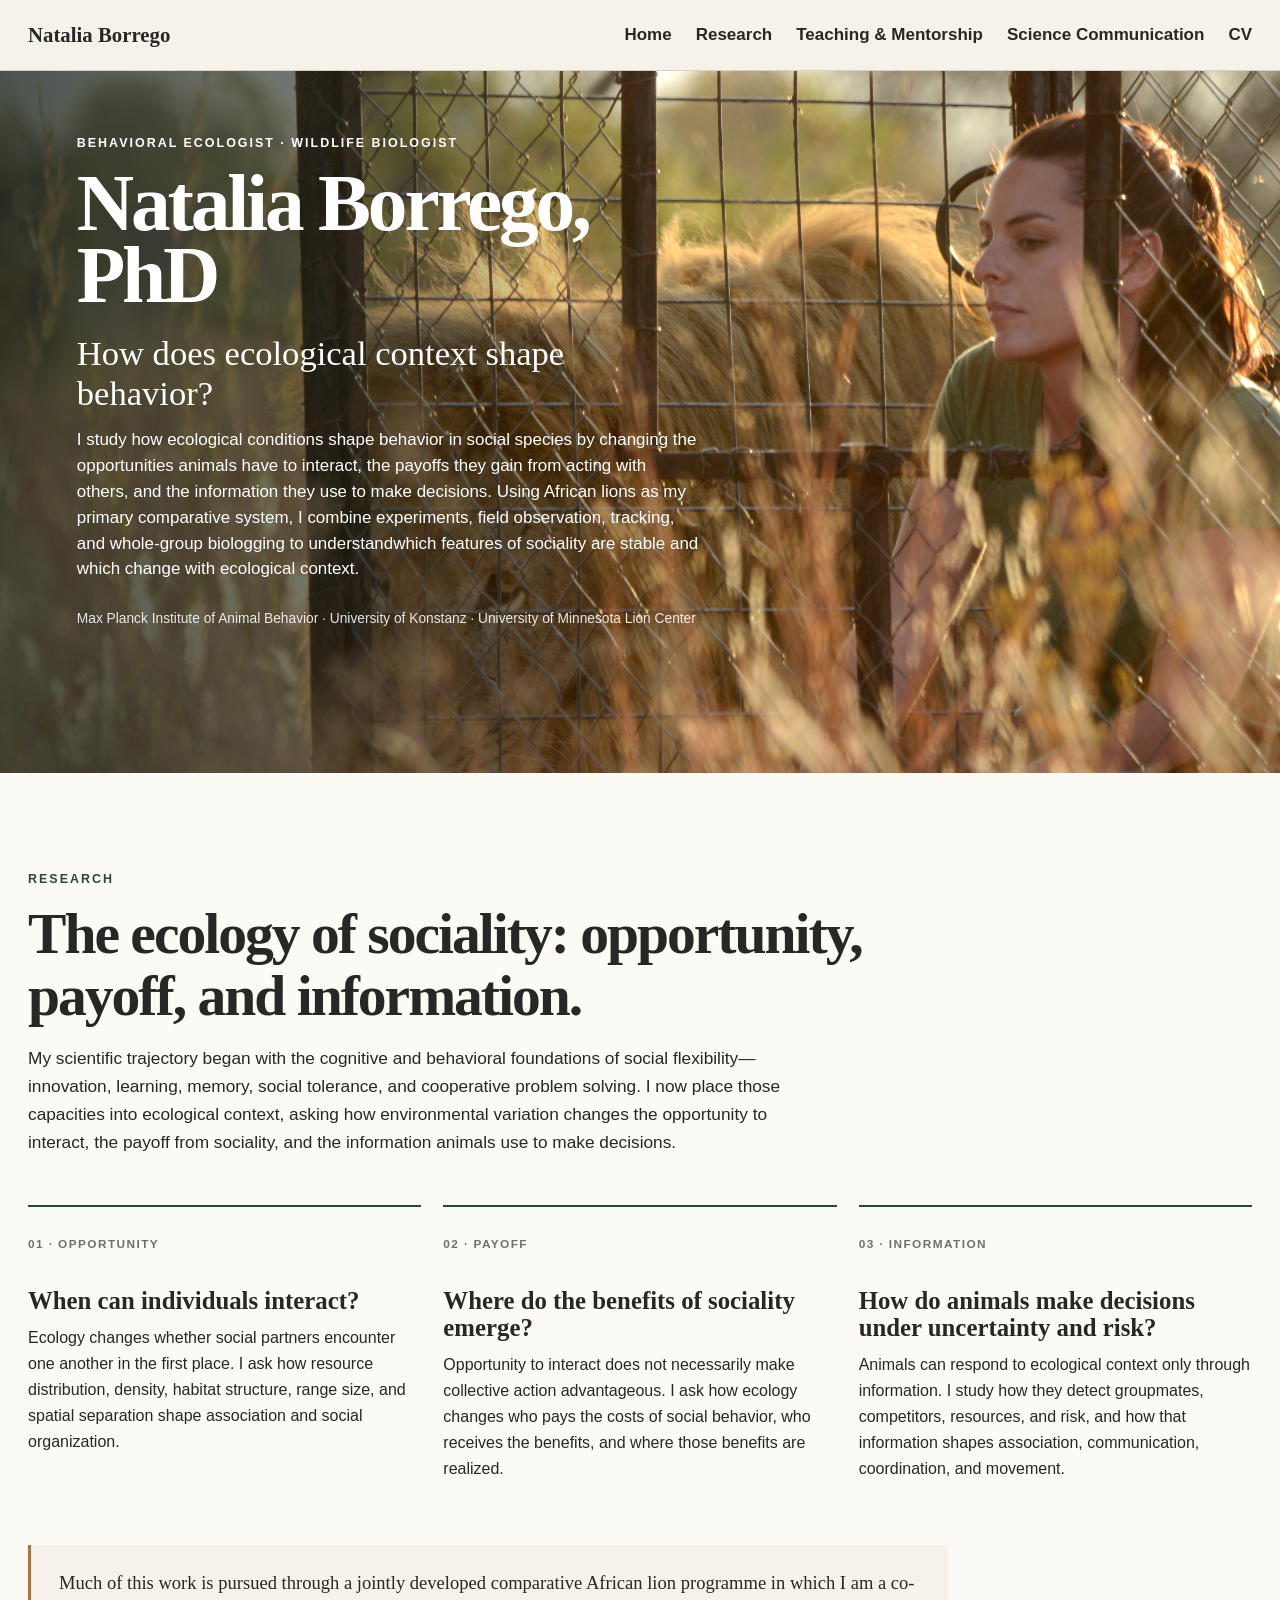
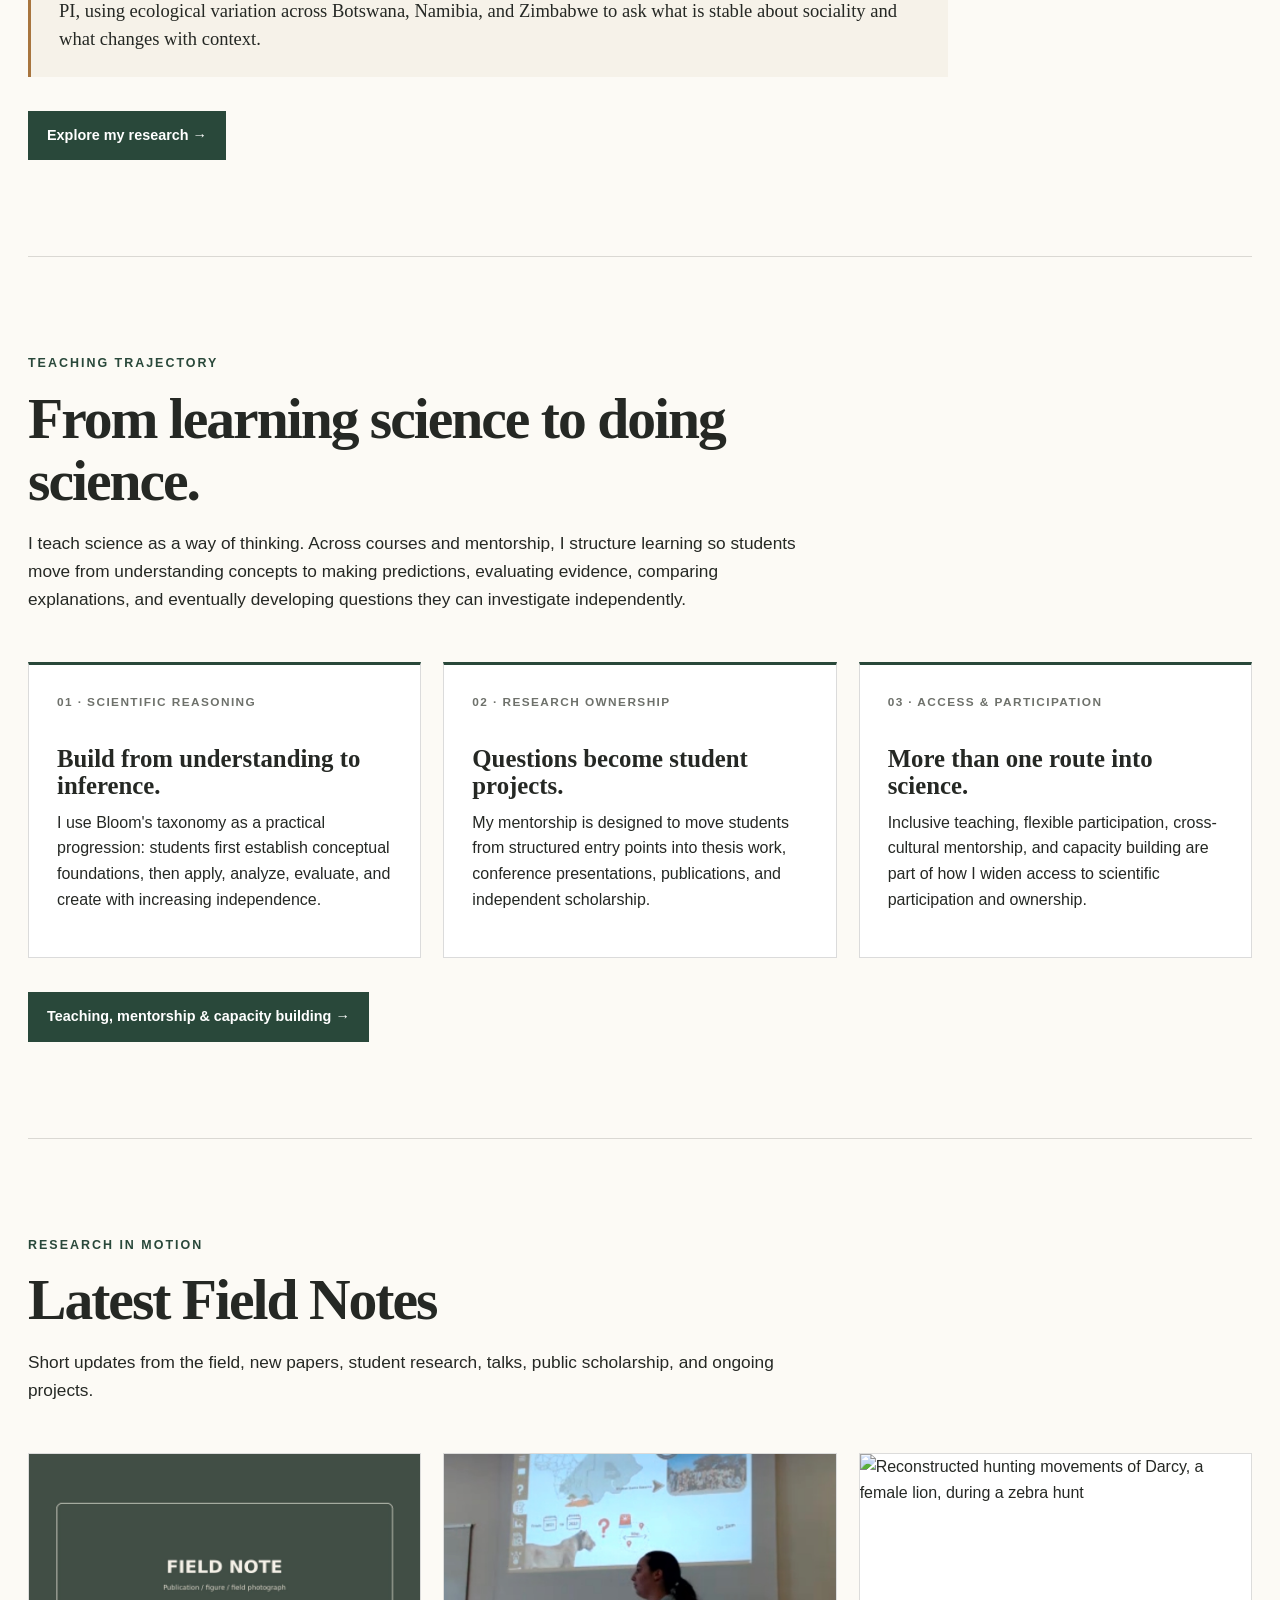
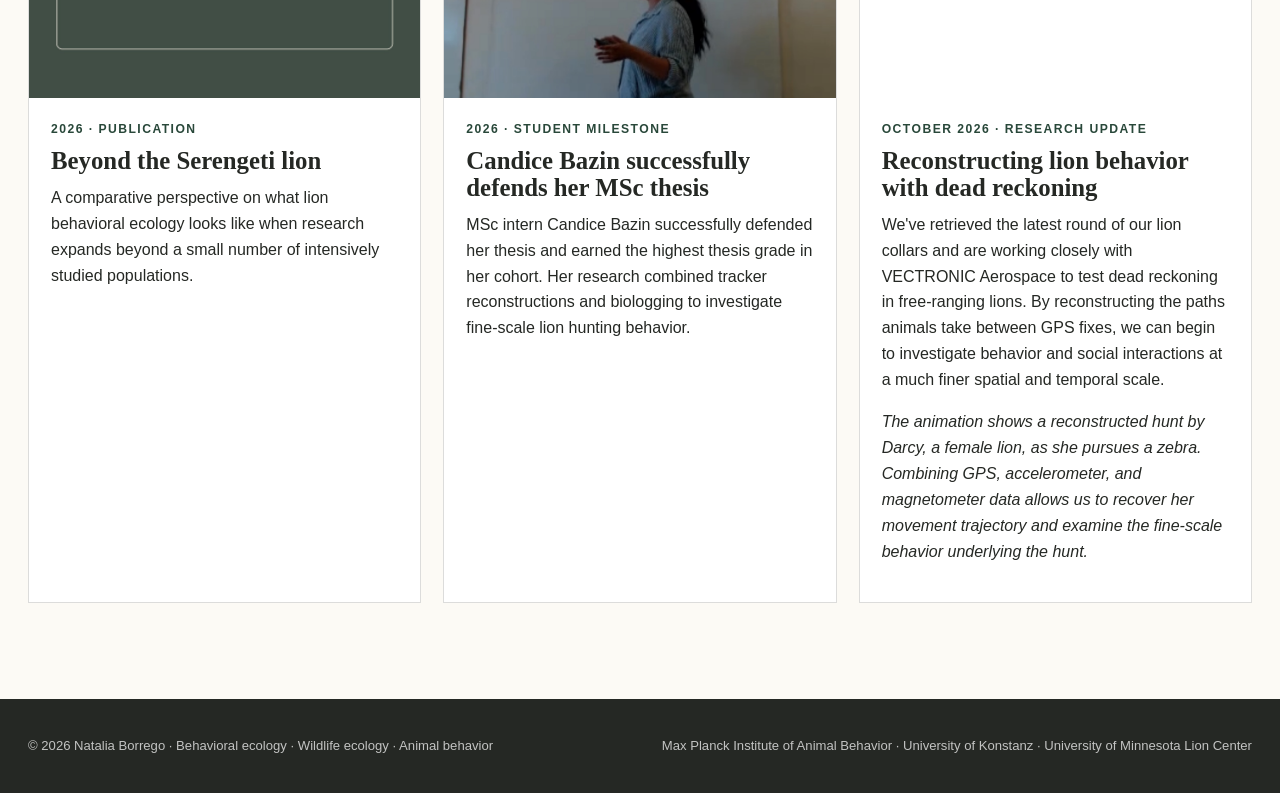
==== commit f97bb59d: "Update index.html" ====
--- a/index.html
+++ b/index.html
@@ -52,7 +52,12 @@
   font-family:Georgia,"Times New Roman",serif;font-size:1.3rem;
   font-weight:700;text-decoration:none;white-space:nowrap;
 }
-nav{display:flex;gap:20px;flex-wrap:wrap;justify-content:flex-end}
+nav{
+  display:flex;
+  gap:24px;
+  flex-wrap:wrap;
+  justify-content:flex-end;
+}
 nav a{
   text-decoration:none;
   font-size:1.0625rem;
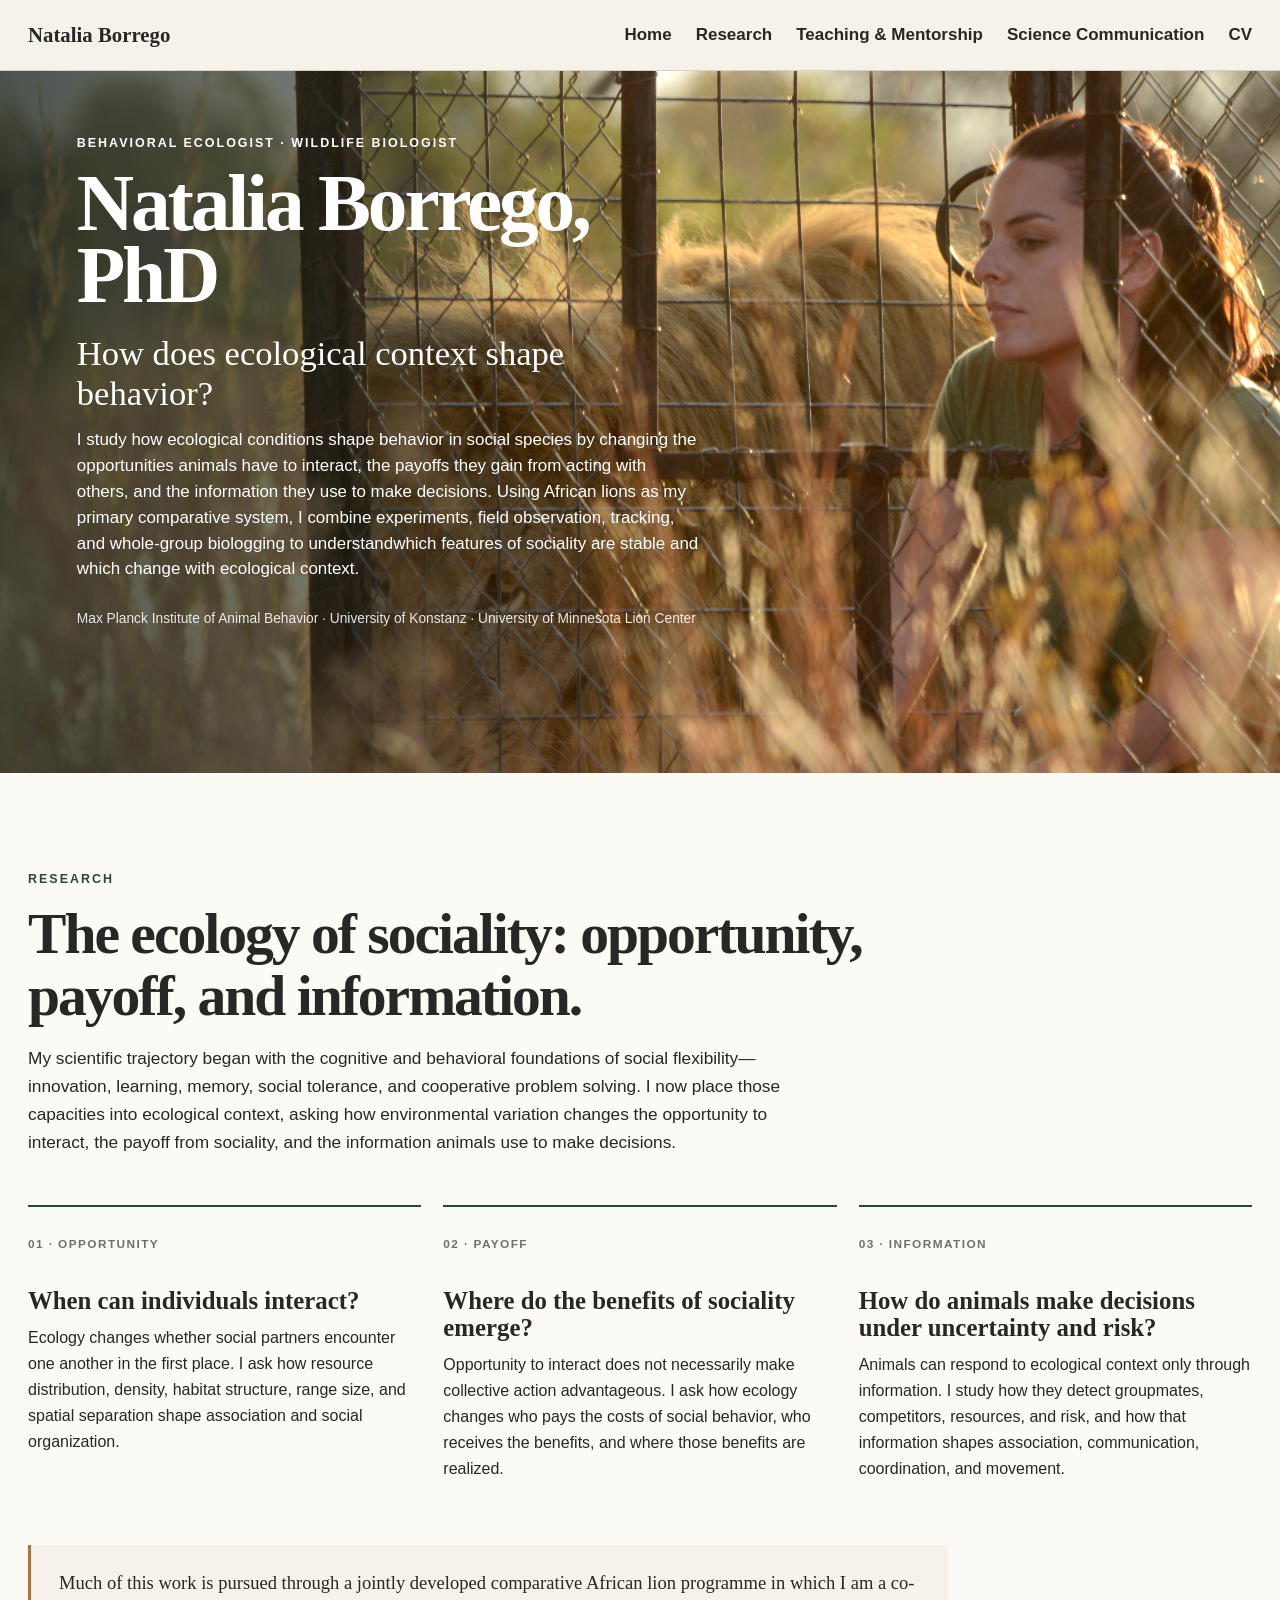
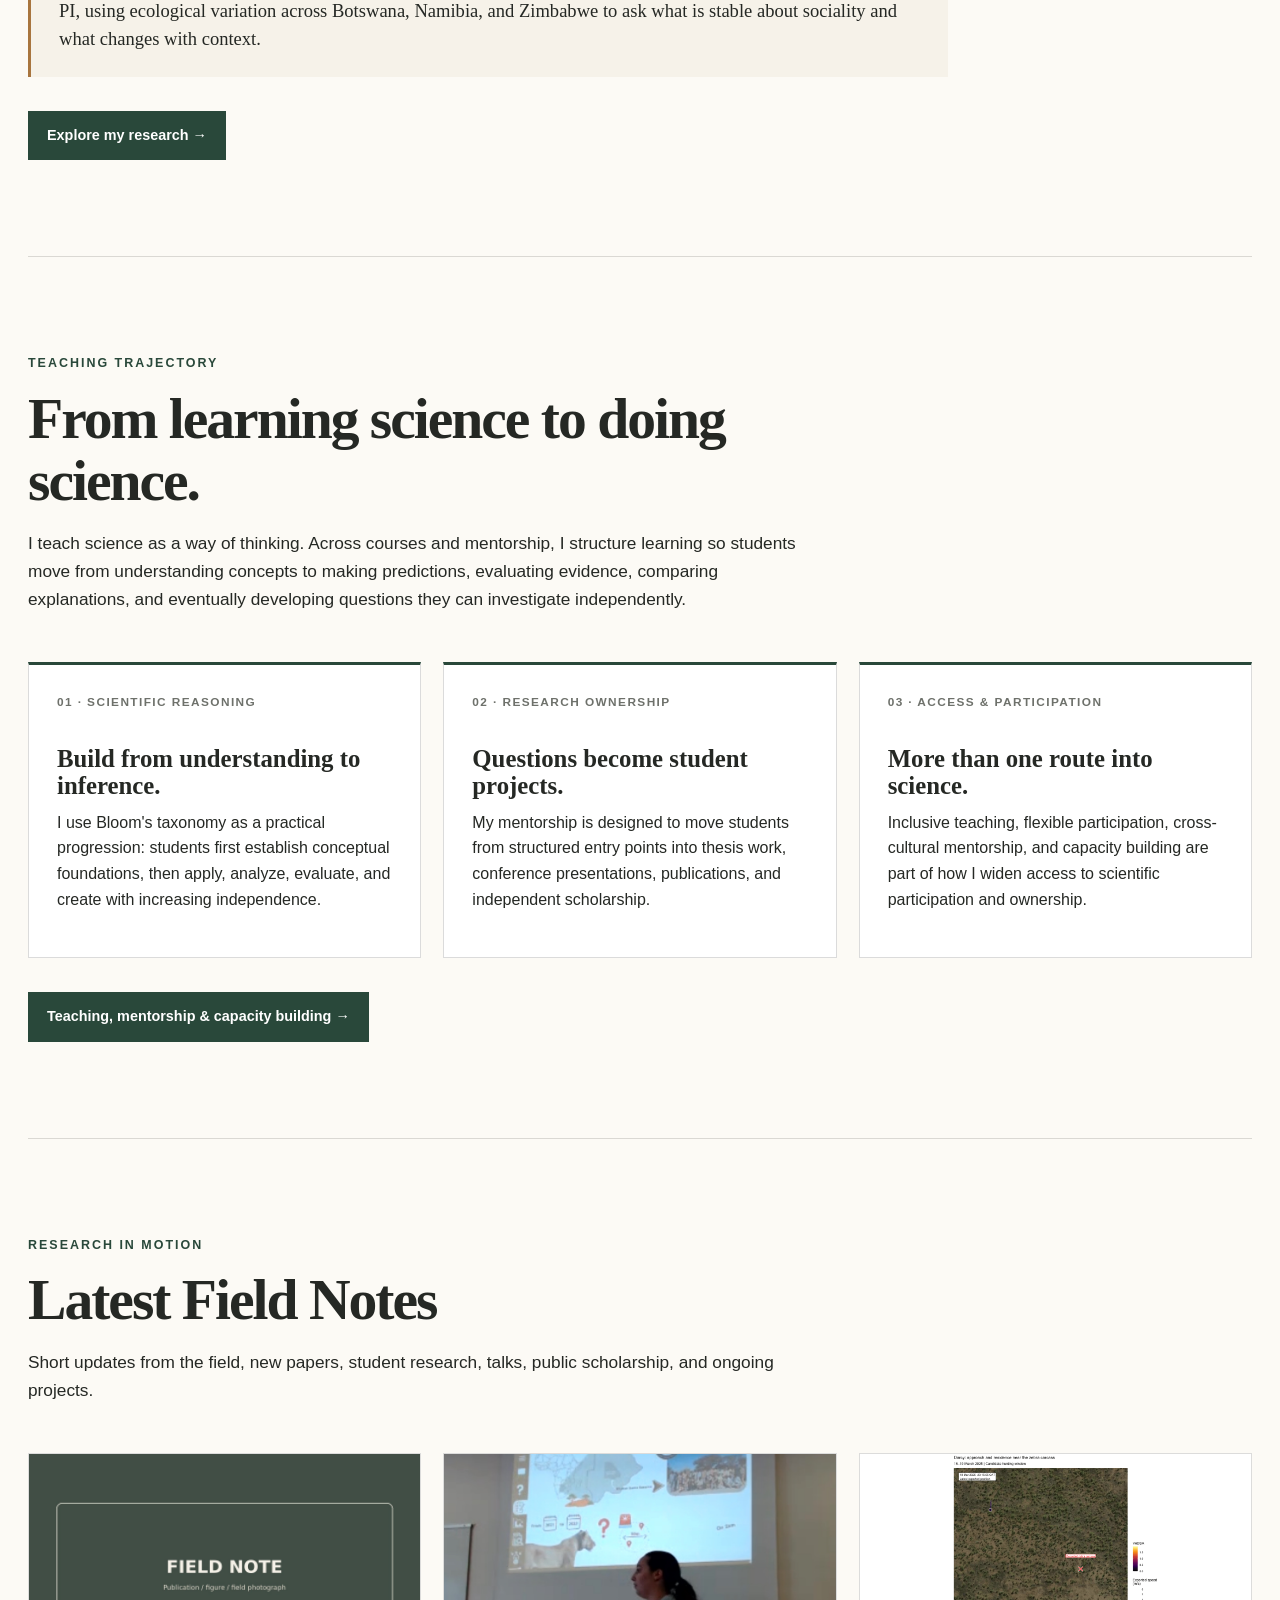
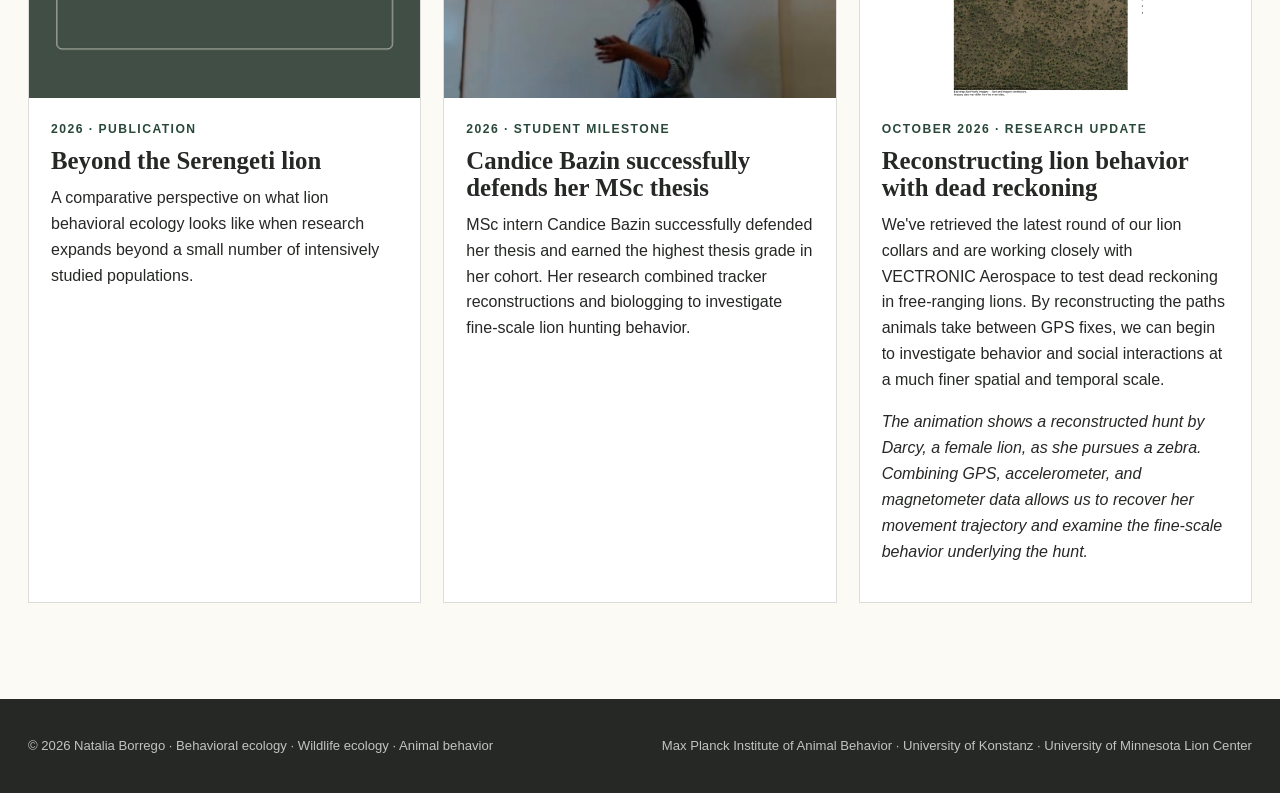
==== commit 6238dcbc: "Update index.html" ====
--- a/index.html
+++ b/index.html
@@ -500,7 +500,7 @@
 <article class="note-card">
 
   <img
-    src="assets/images/Darcy_satellite_animation.gif"
+    src="assets/Darcy_satellite_animation.gif"
     alt="Reconstructed hunting movements of Darcy, a female lion, during a zebra hunt"
     loading="lazy"
     style="width:100%; height:auto; object-fit:contain;"
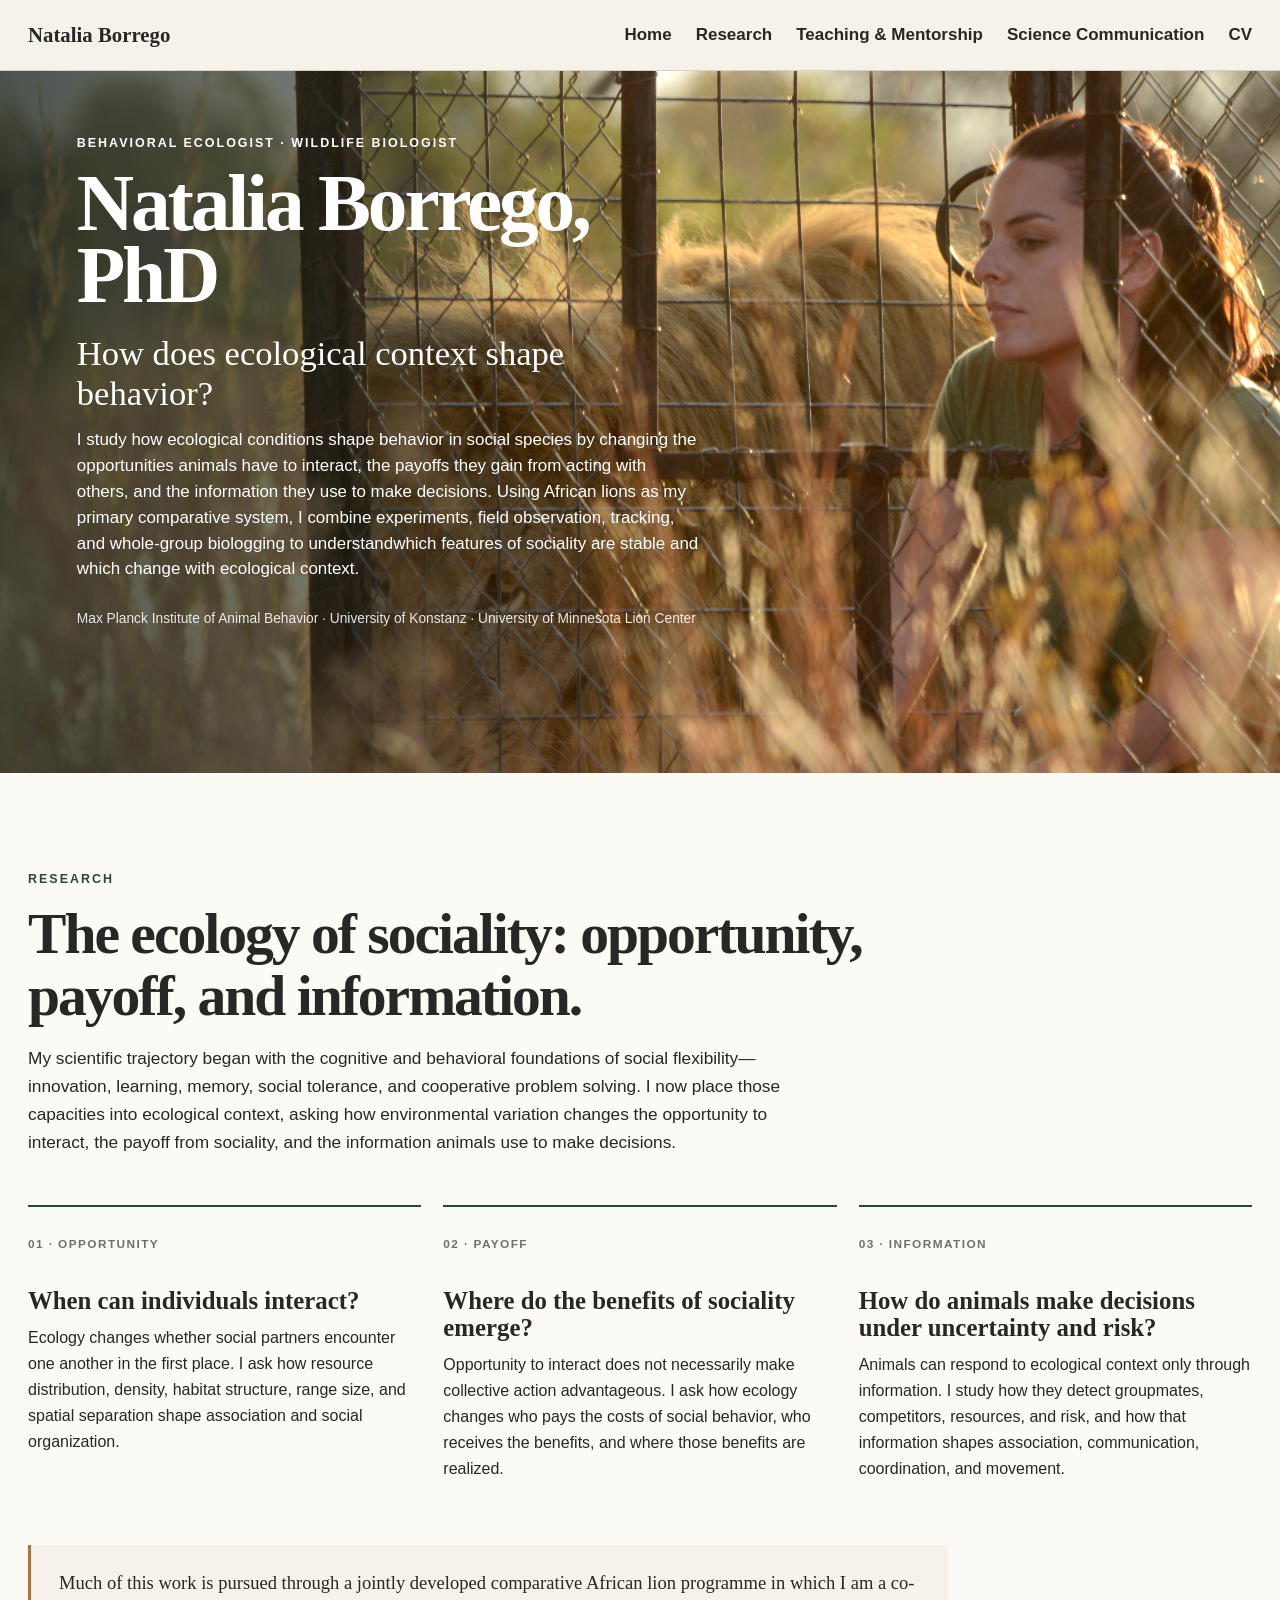
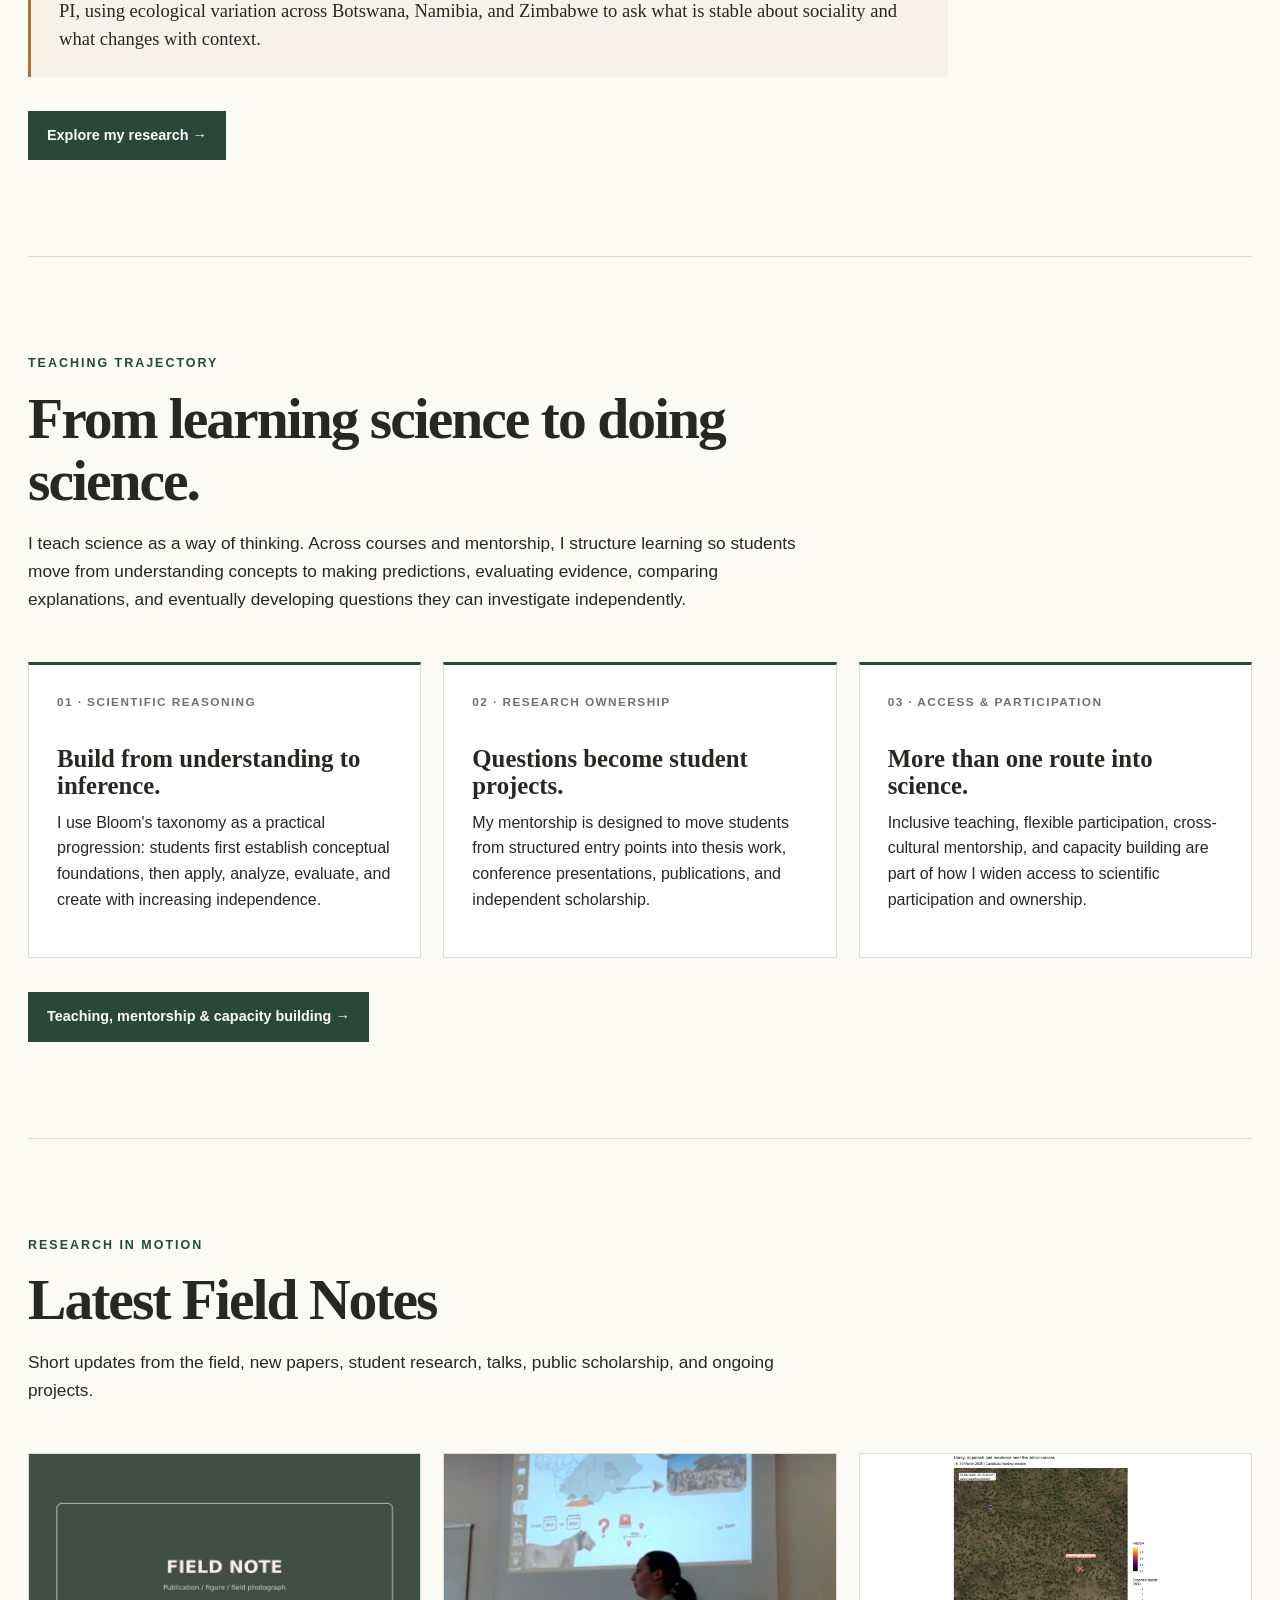
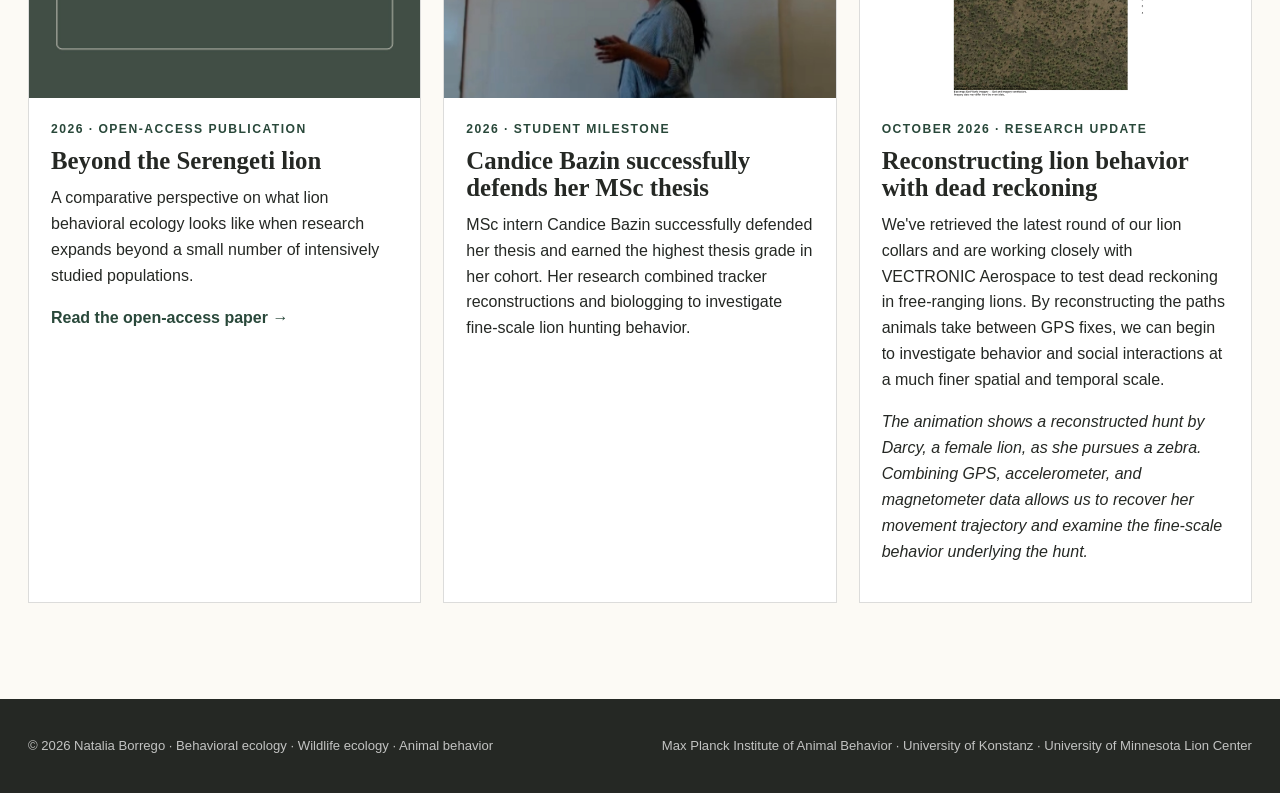
==== commit 229e31db: "Update index.html" ====
--- a/index.html
+++ b/index.html
@@ -174,12 +174,38 @@
 .teaching-card{padding:28px;background:white;border:1px solid var(--line);border-top:3px solid var(--forest)}
 .teaching-card p{color:var(--charcoal)}
 
+
 /* Field notes preview */
 .notes-section{border-top:1px solid var(--line)}
 .notes-grid{display:grid;grid-template-columns:repeat(3,1fr);gap:22px}
 .note-card{background:white;border:1px solid var(--line)}
+
+.publication-card-link{
+  display:block;
+  color:inherit;
+  text-decoration:none;
+  height:100%;
+}
+
+.publication-card-link .note-card{
+  height:100%;
+  transition:box-shadow .2s ease, transform .2s ease;
+}
+
+.publication-card-link:hover .note-card{
+  transform:translateY(-3px);
+  box-shadow:0 8px 24px rgba(0,0,0,.12);
+}
+
+.publication-read{
+  color:var(--forest);
+  font-weight:700;
+  margin-top:16px;
+}
+
 .note-card img{aspect-ratio:16/10}
 .note-card>div{padding:22px}
+
 .note-meta{
   margin:0 0 8px;font-size:.76rem;font-weight:800;letter-spacing:.12em;
   text-transform:uppercase;color:var(--forest)
@@ -471,17 +497,37 @@
   </div>
 
   <div class="notes-grid">
-    <article class="note-card">
-      <img src="assets/images/news-1.jpg" alt="Field Note image">
-      <div>
-        <p class="note-meta">2026 · Publication</p>
-        <h3>Beyond the Serengeti lion</h3>
-        <p>
-          A comparative perspective on what lion behavioral ecology looks like when research
-          expands beyond a small number of intensively studied populations.
-        </p>
-      </div>
-    </article>
+   
+<a
+  href="https://doi.org/10.1016/j.anbehav.2026.123562"
+  target="_blank"
+  rel="noopener noreferrer"
+  class="publication-card-link"
+  aria-label="Read Beyond the Serengeti lion in Animal Behaviour"
+>
+  <article class="note-card">
+    <img
+      src="assets/images/news-1.jpg"
+      alt="Beyond the Serengeti lion publication"
+    >
+    <div>
+      <p class="note-meta">2026 · Open-access publication</p>
+
+      <h3>Beyond the Serengeti lion</h3>
+
+      <p>
+        A comparative perspective on what lion behavioral
+        ecology looks like when research expands beyond
+        a small number of intensively studied populations.
+      </p>
+
+      <p class="publication-read">
+        Read the open-access paper &rarr;
+      </p>
+    </div>
+  </article>
+</a>
+
 
     <article class="note-card">
       <img src="assets/images/Candice.jpg"
